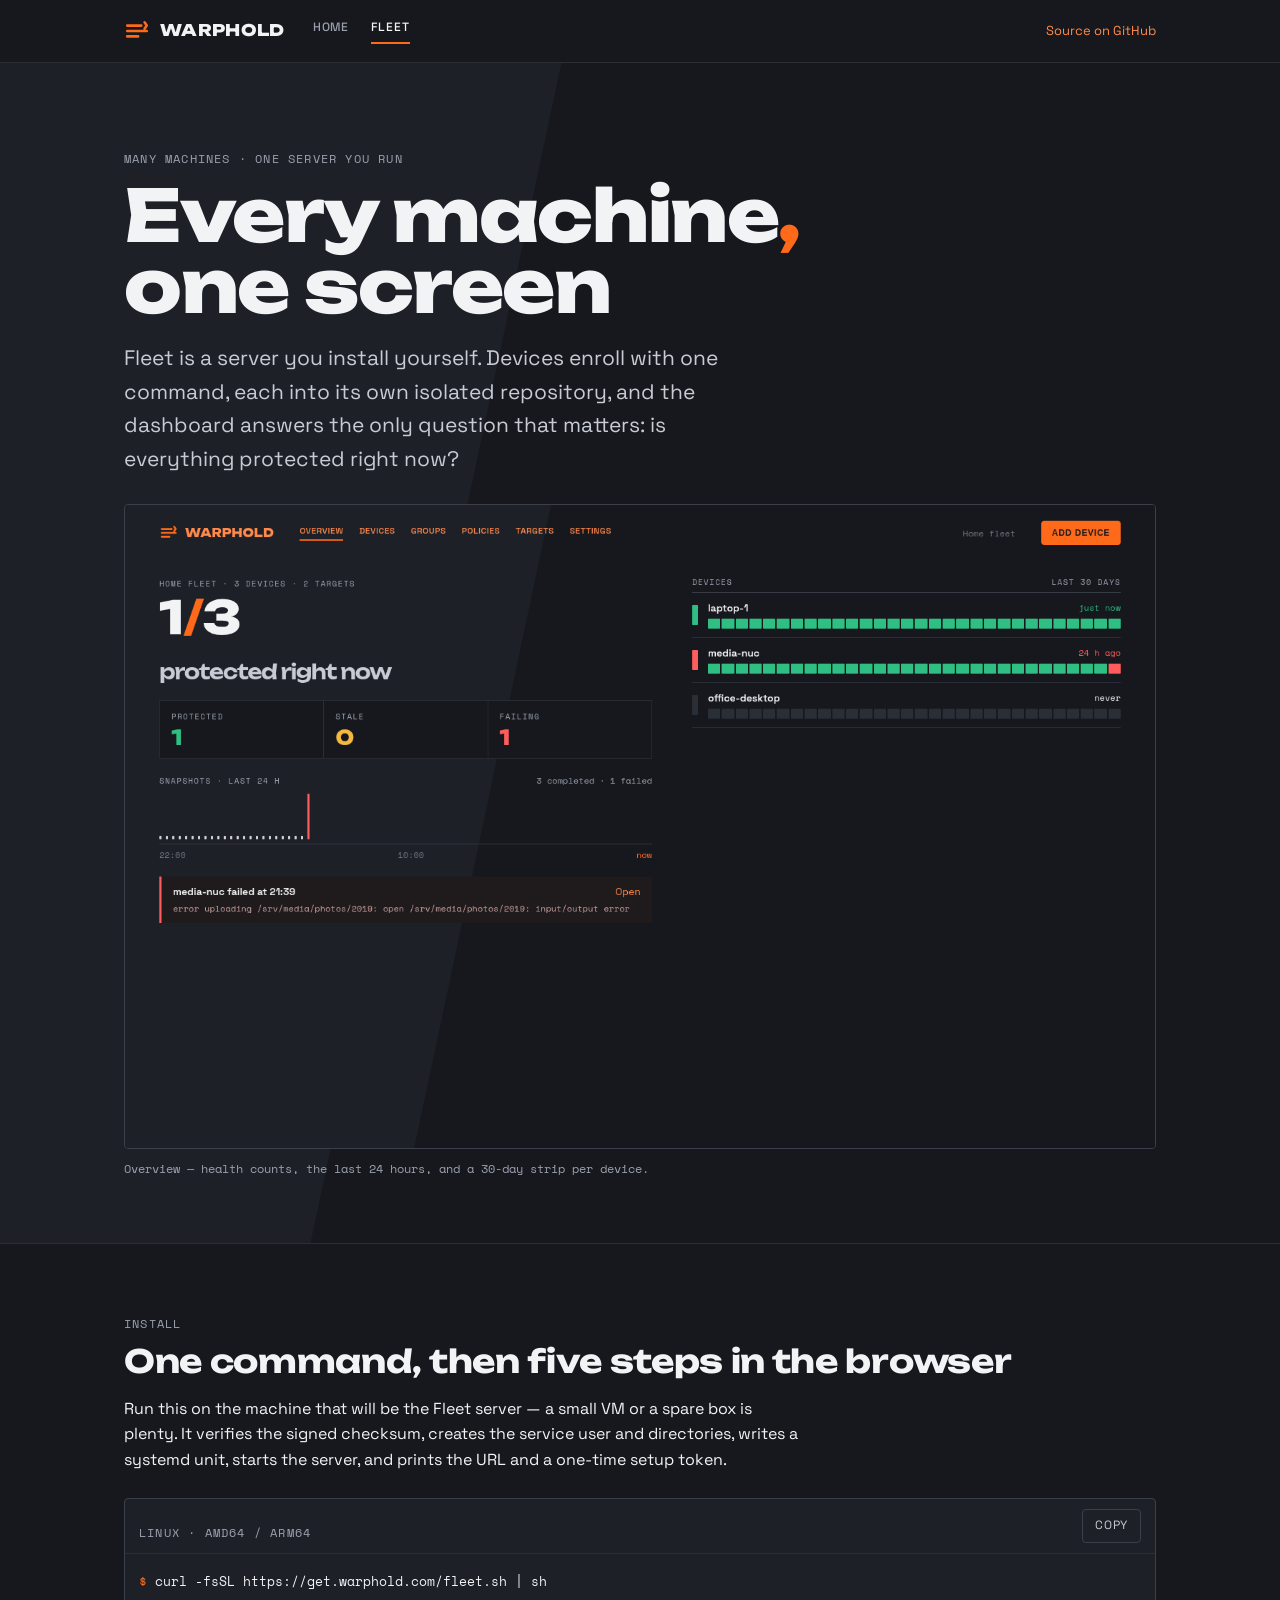
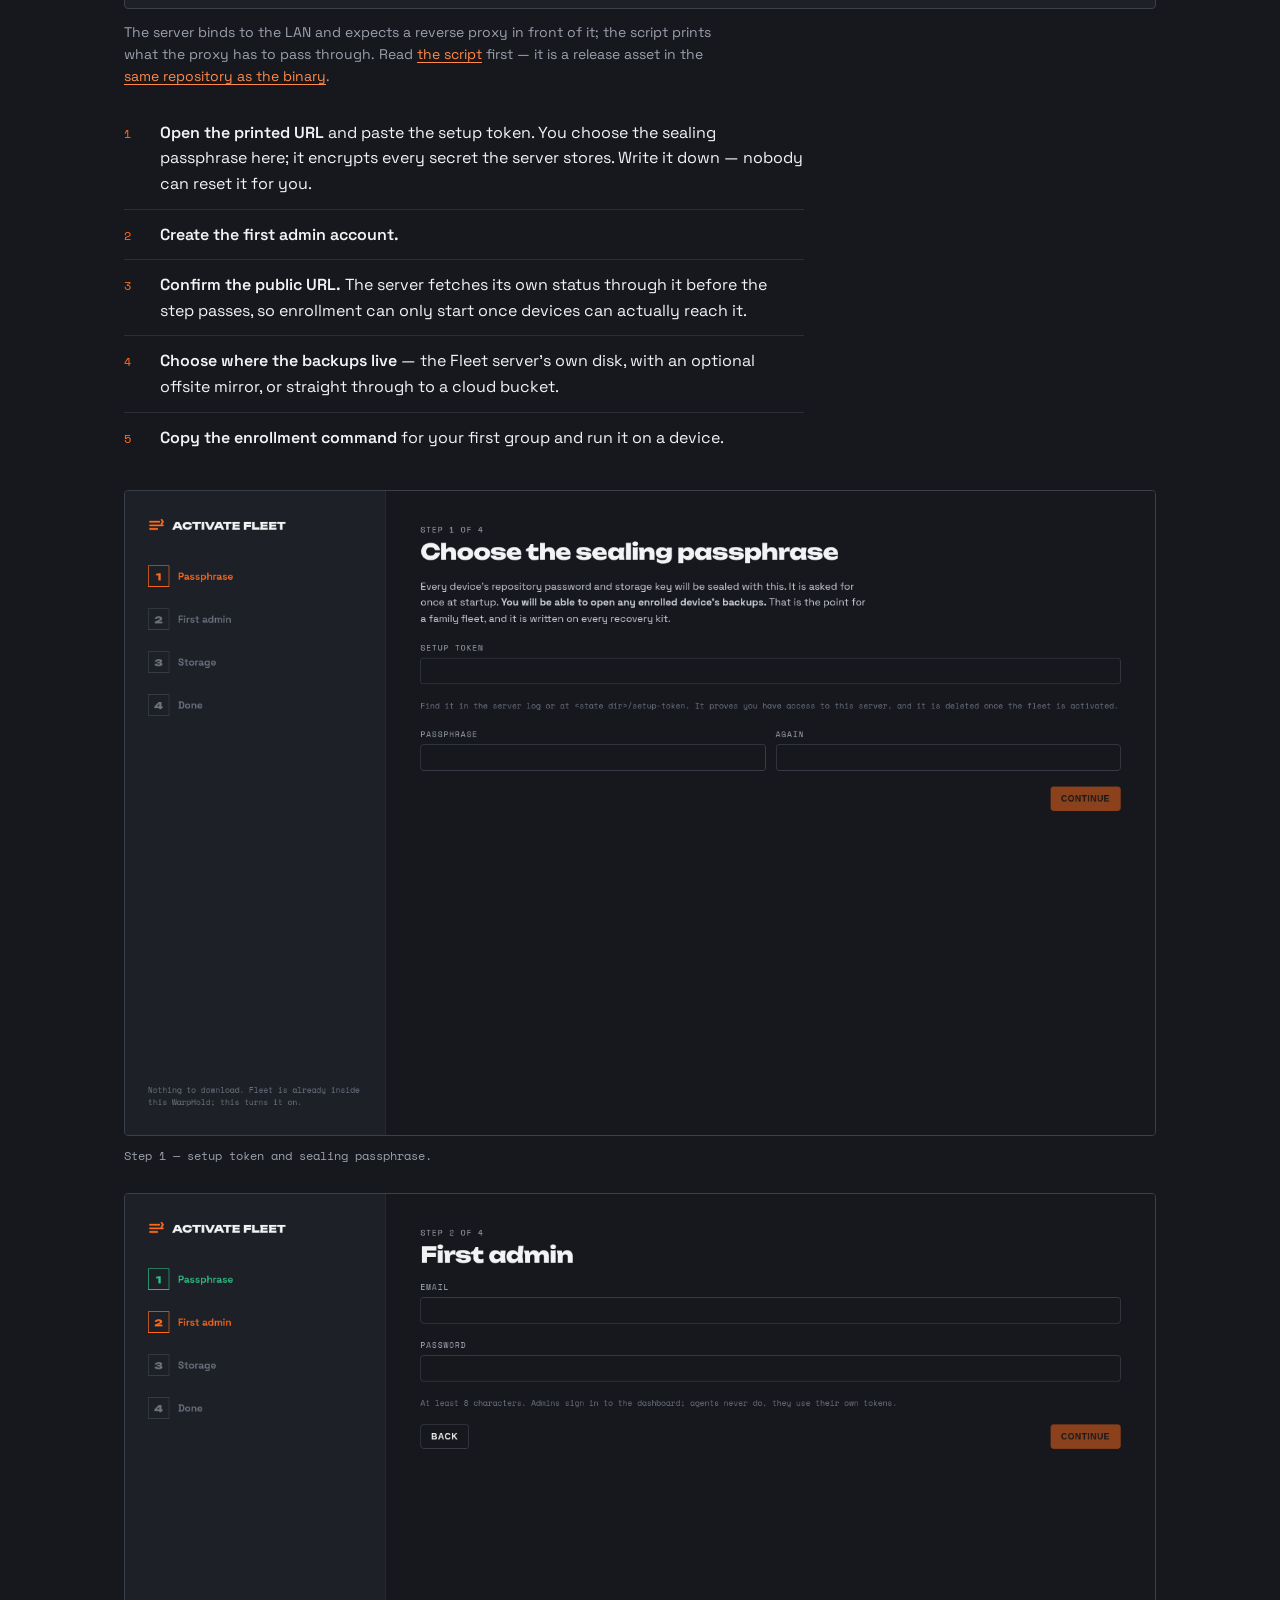
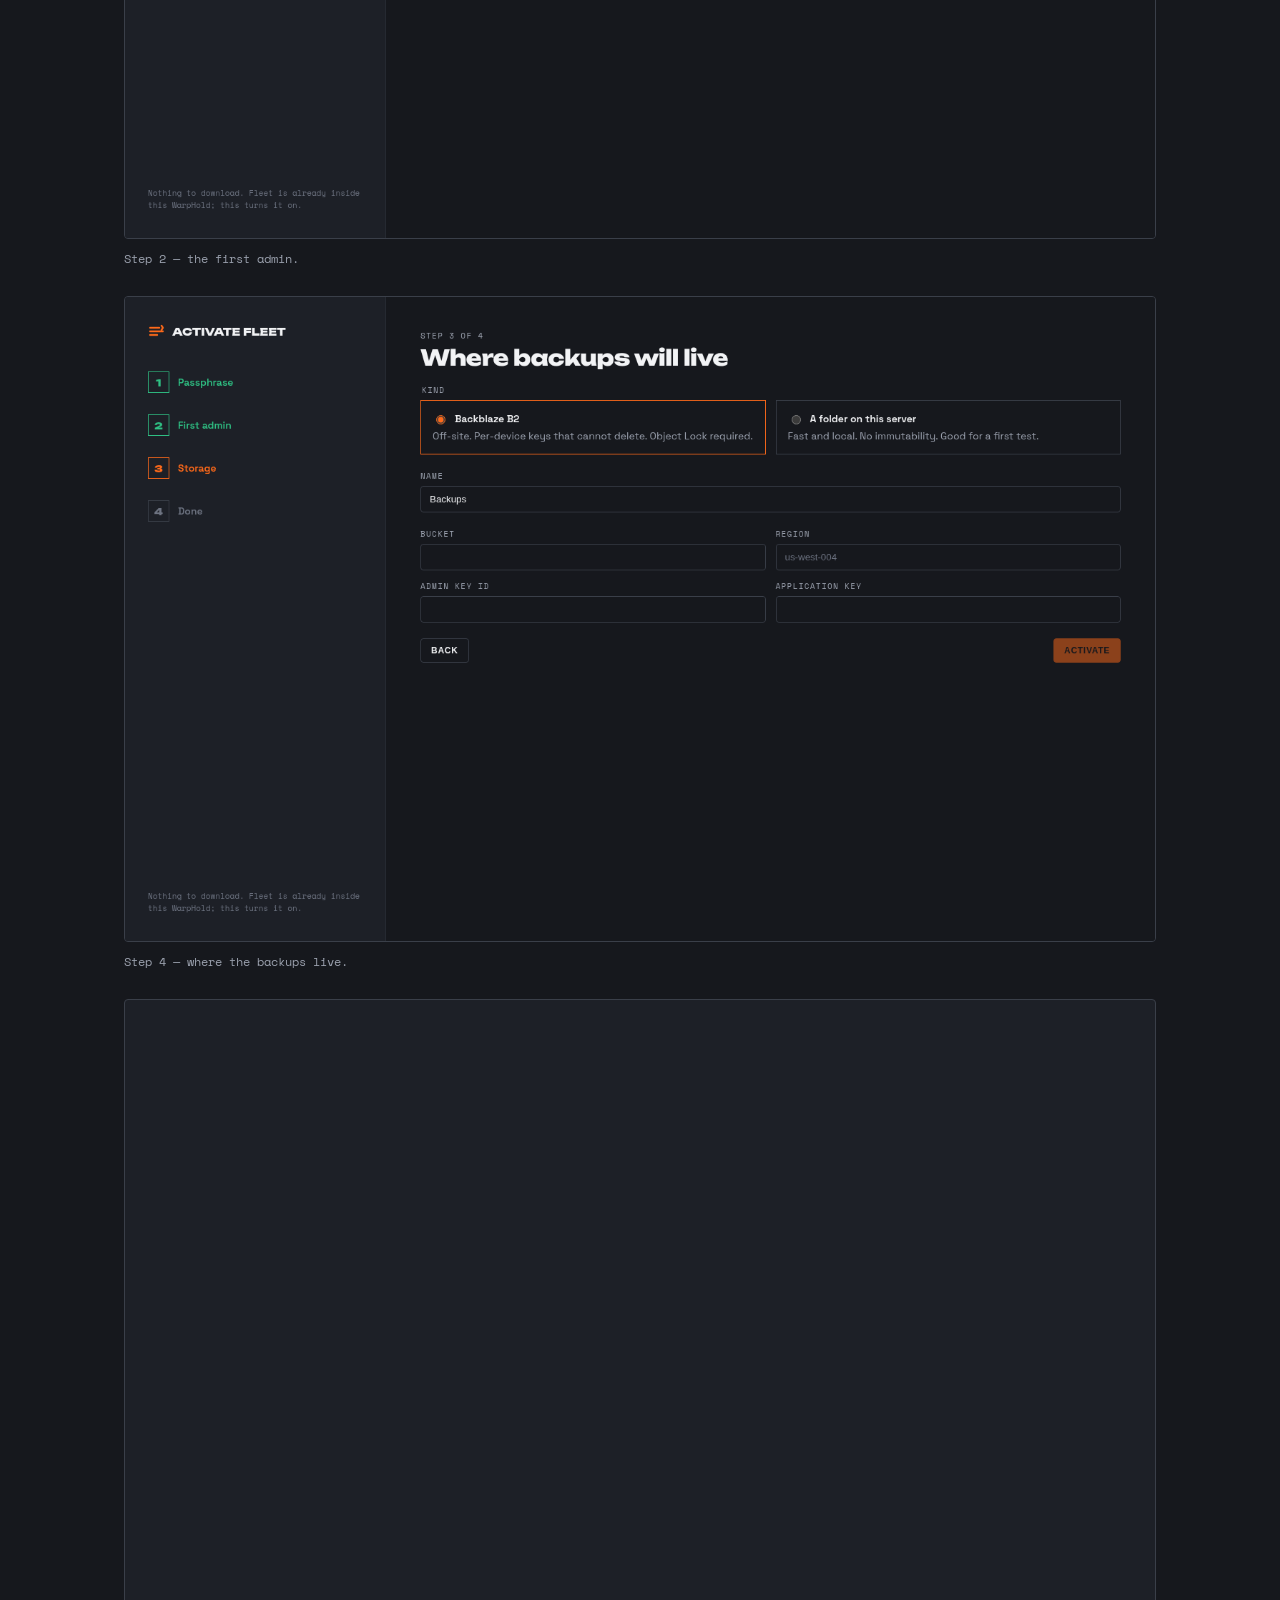
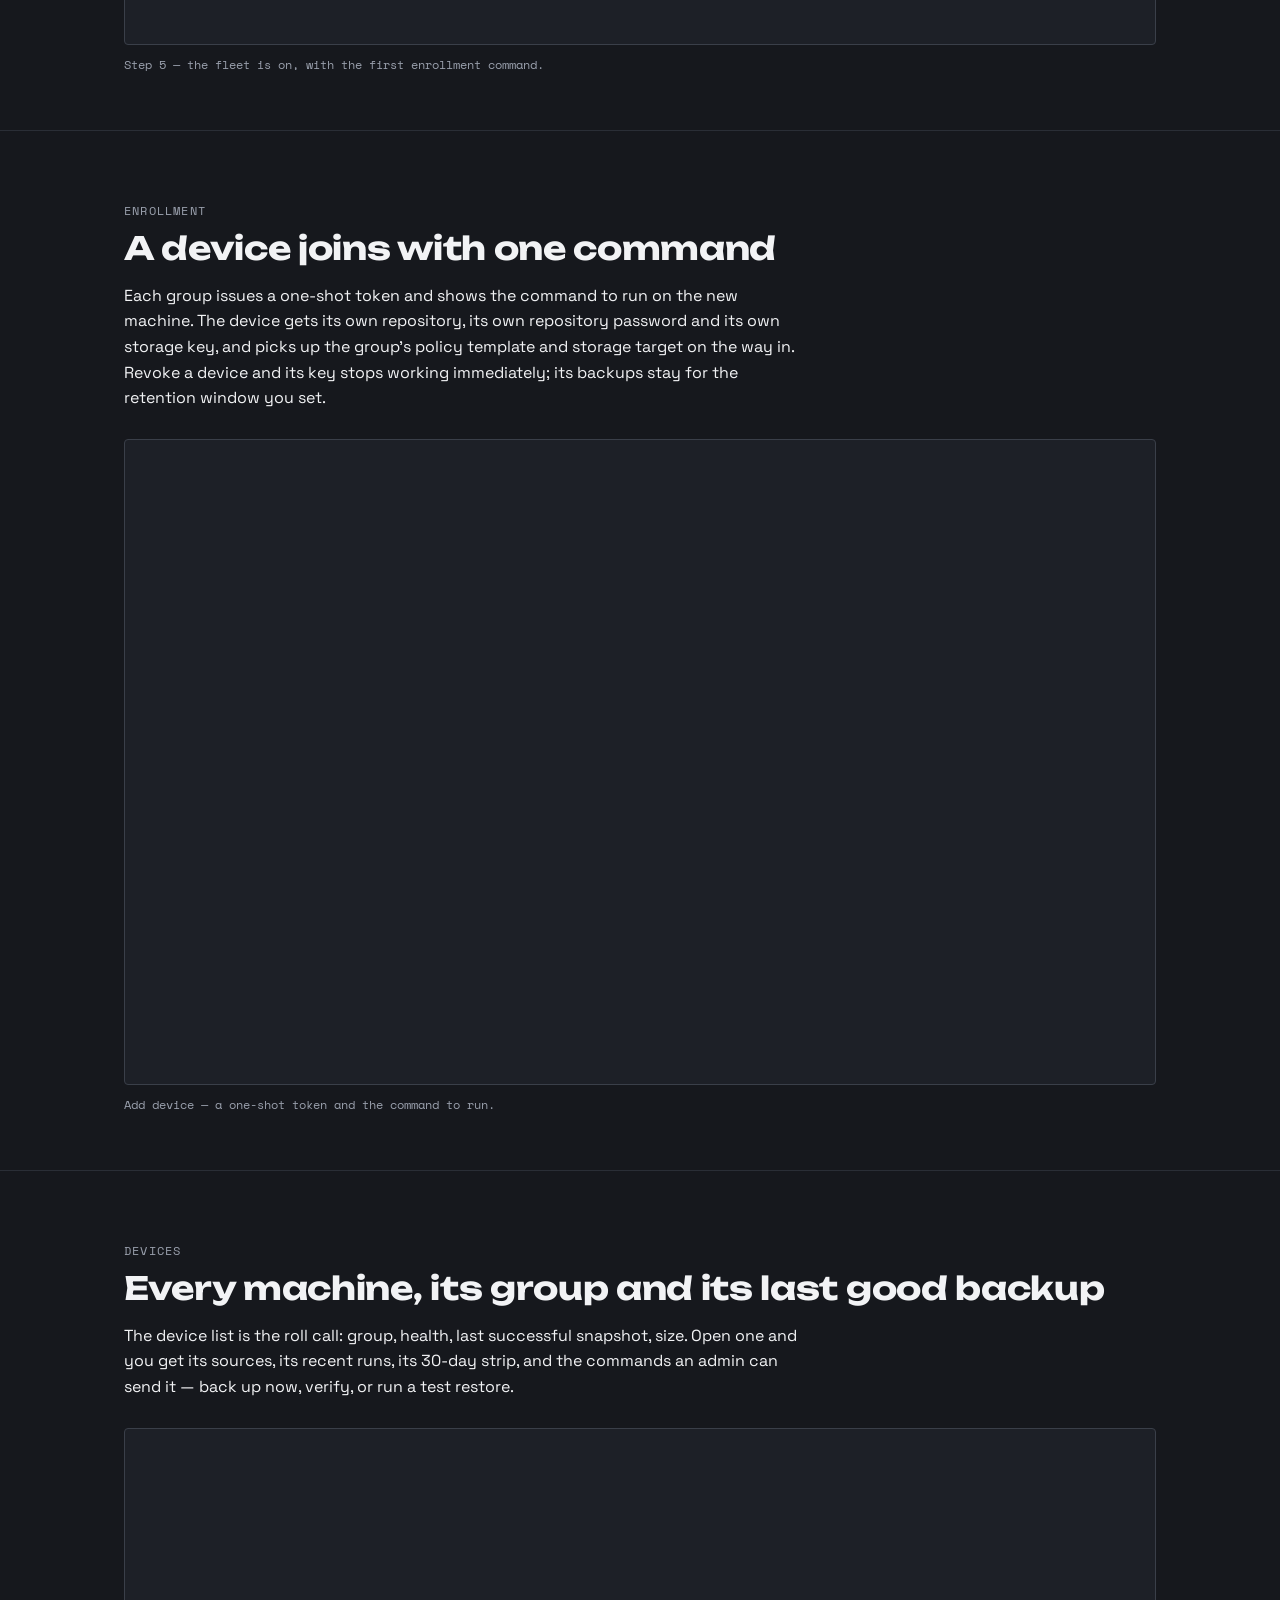
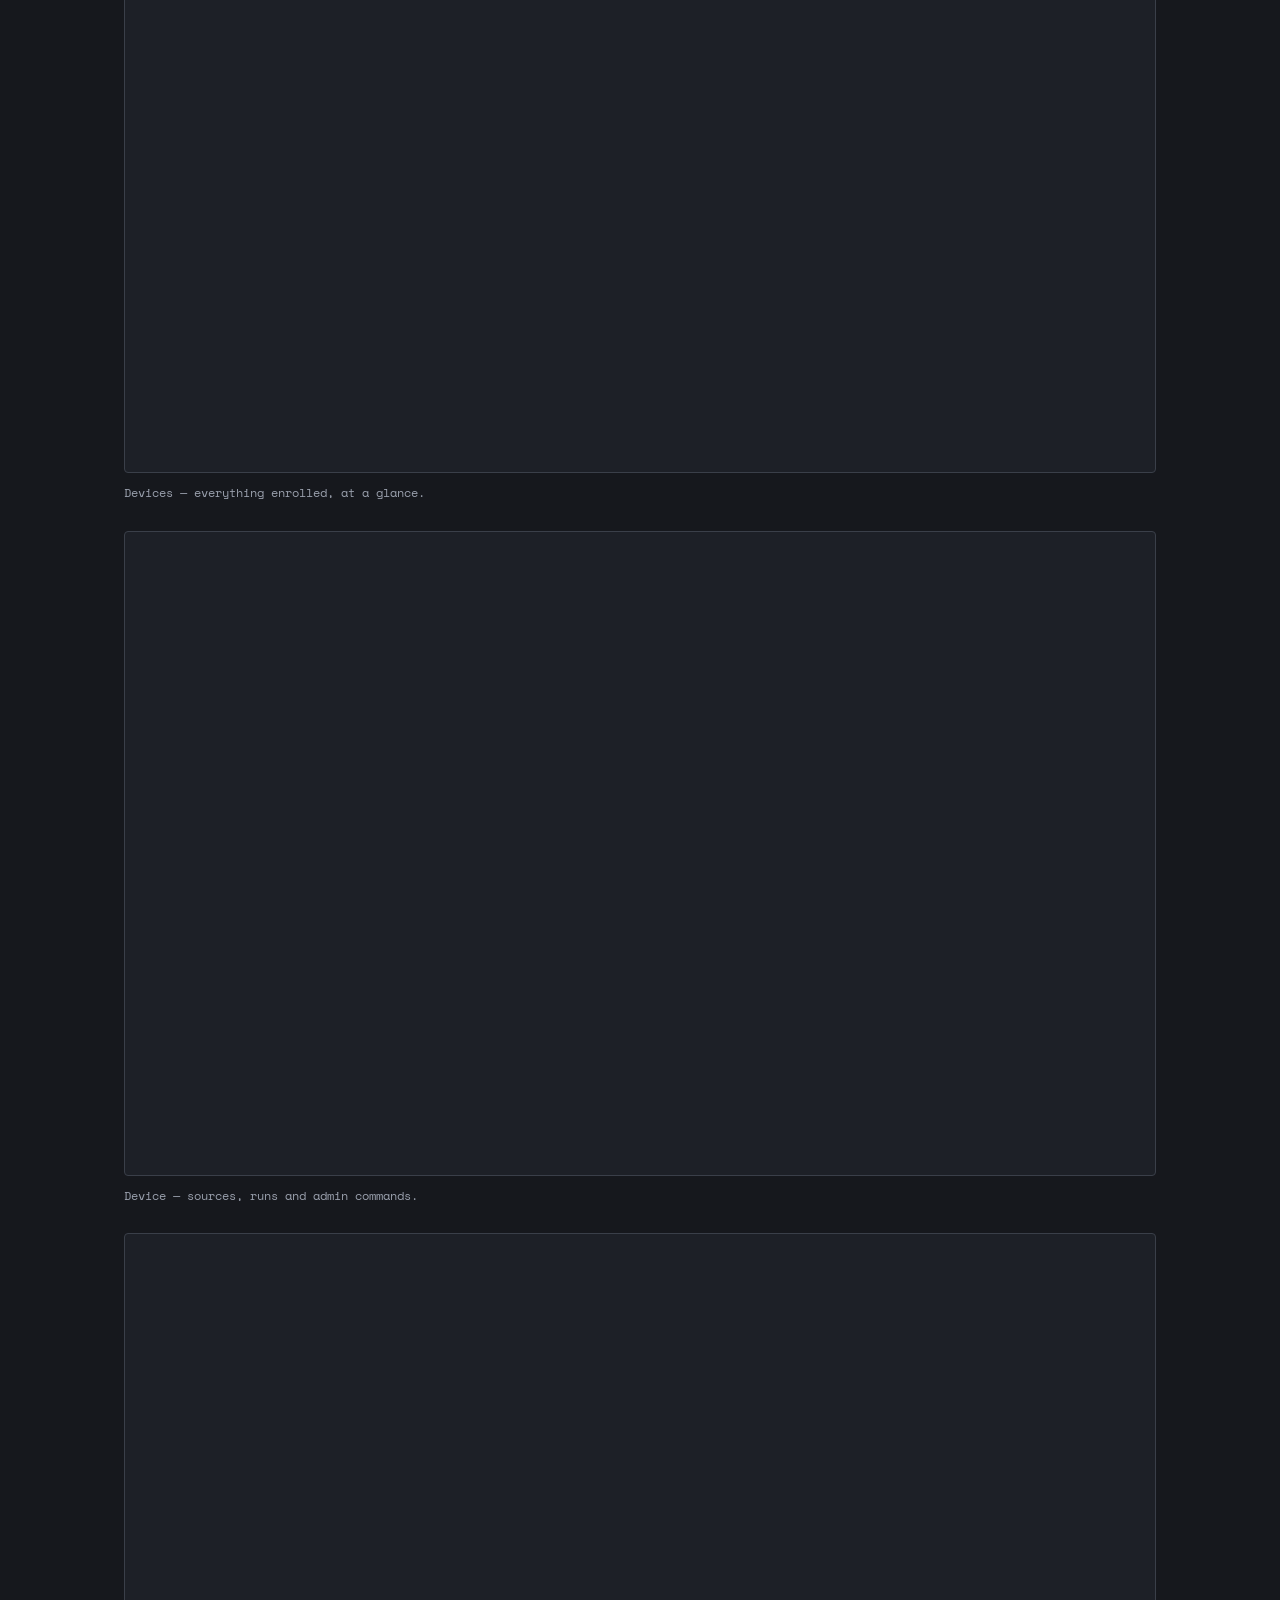
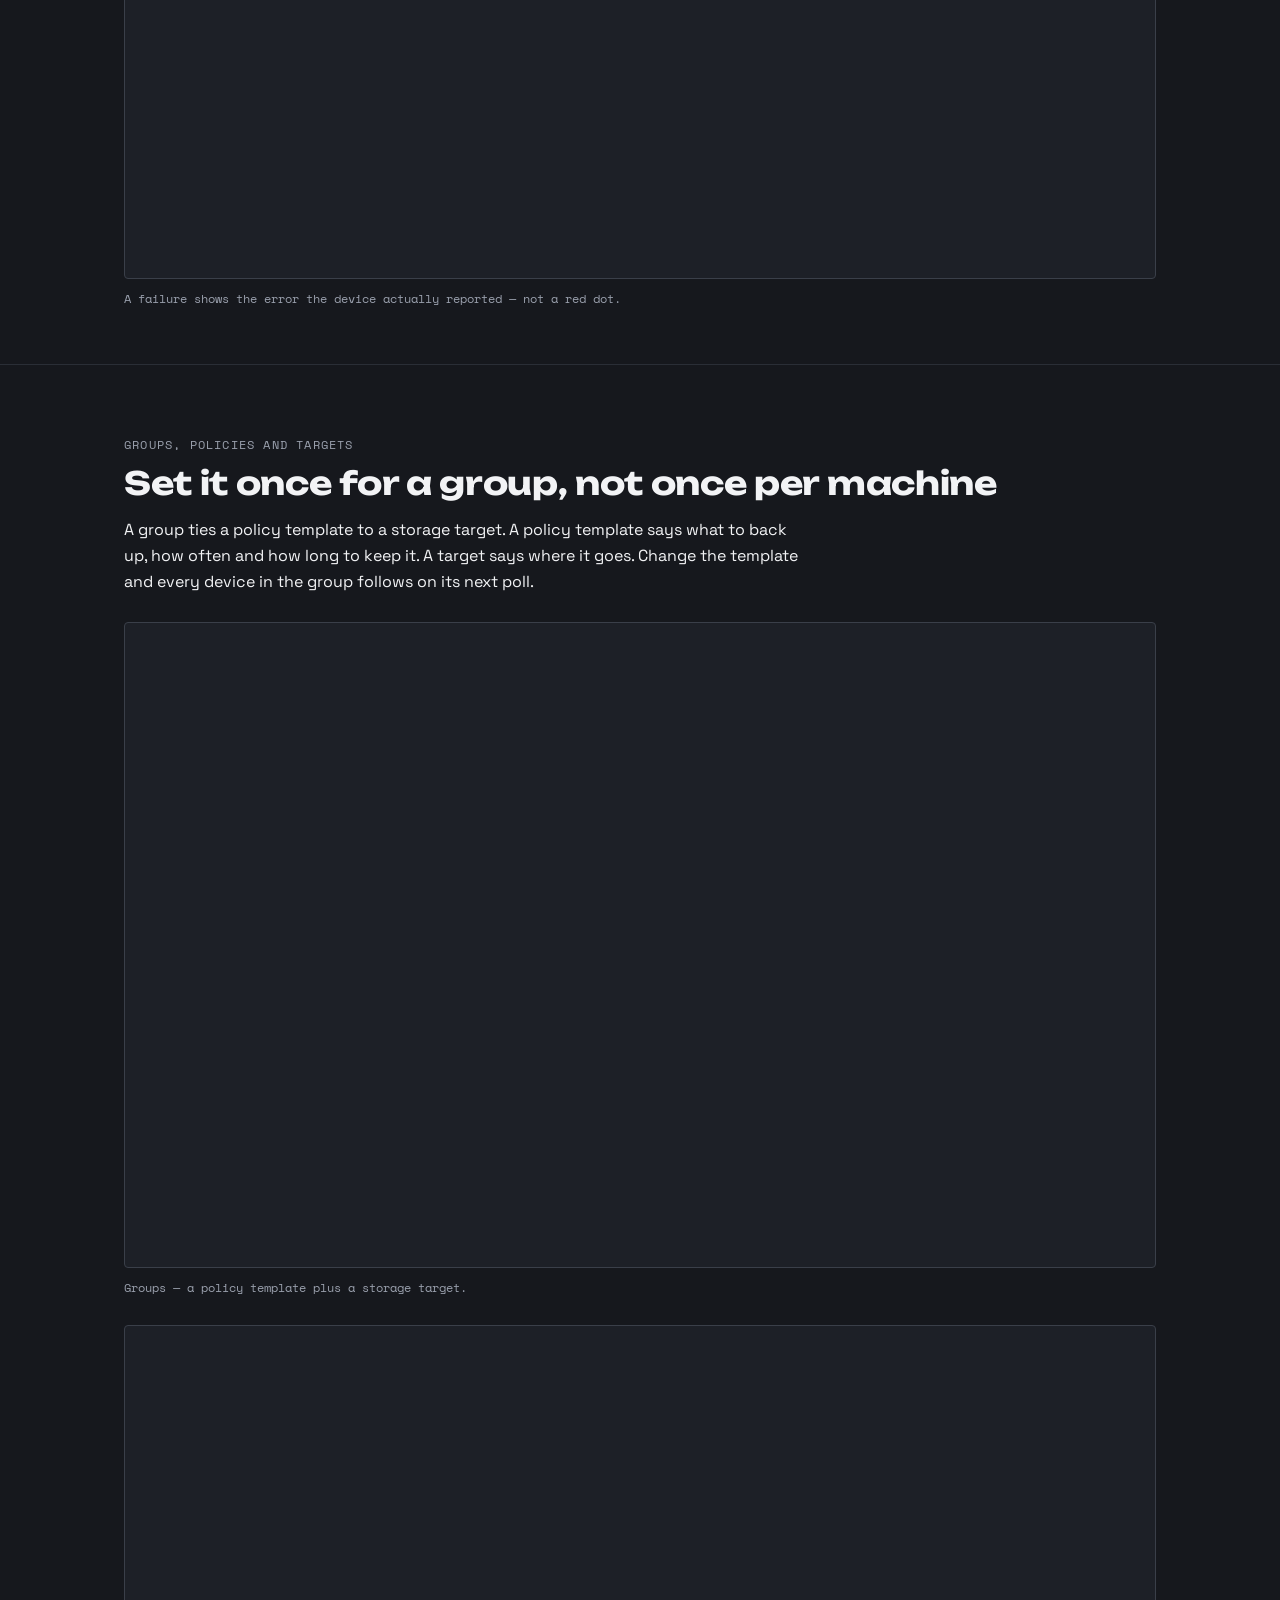
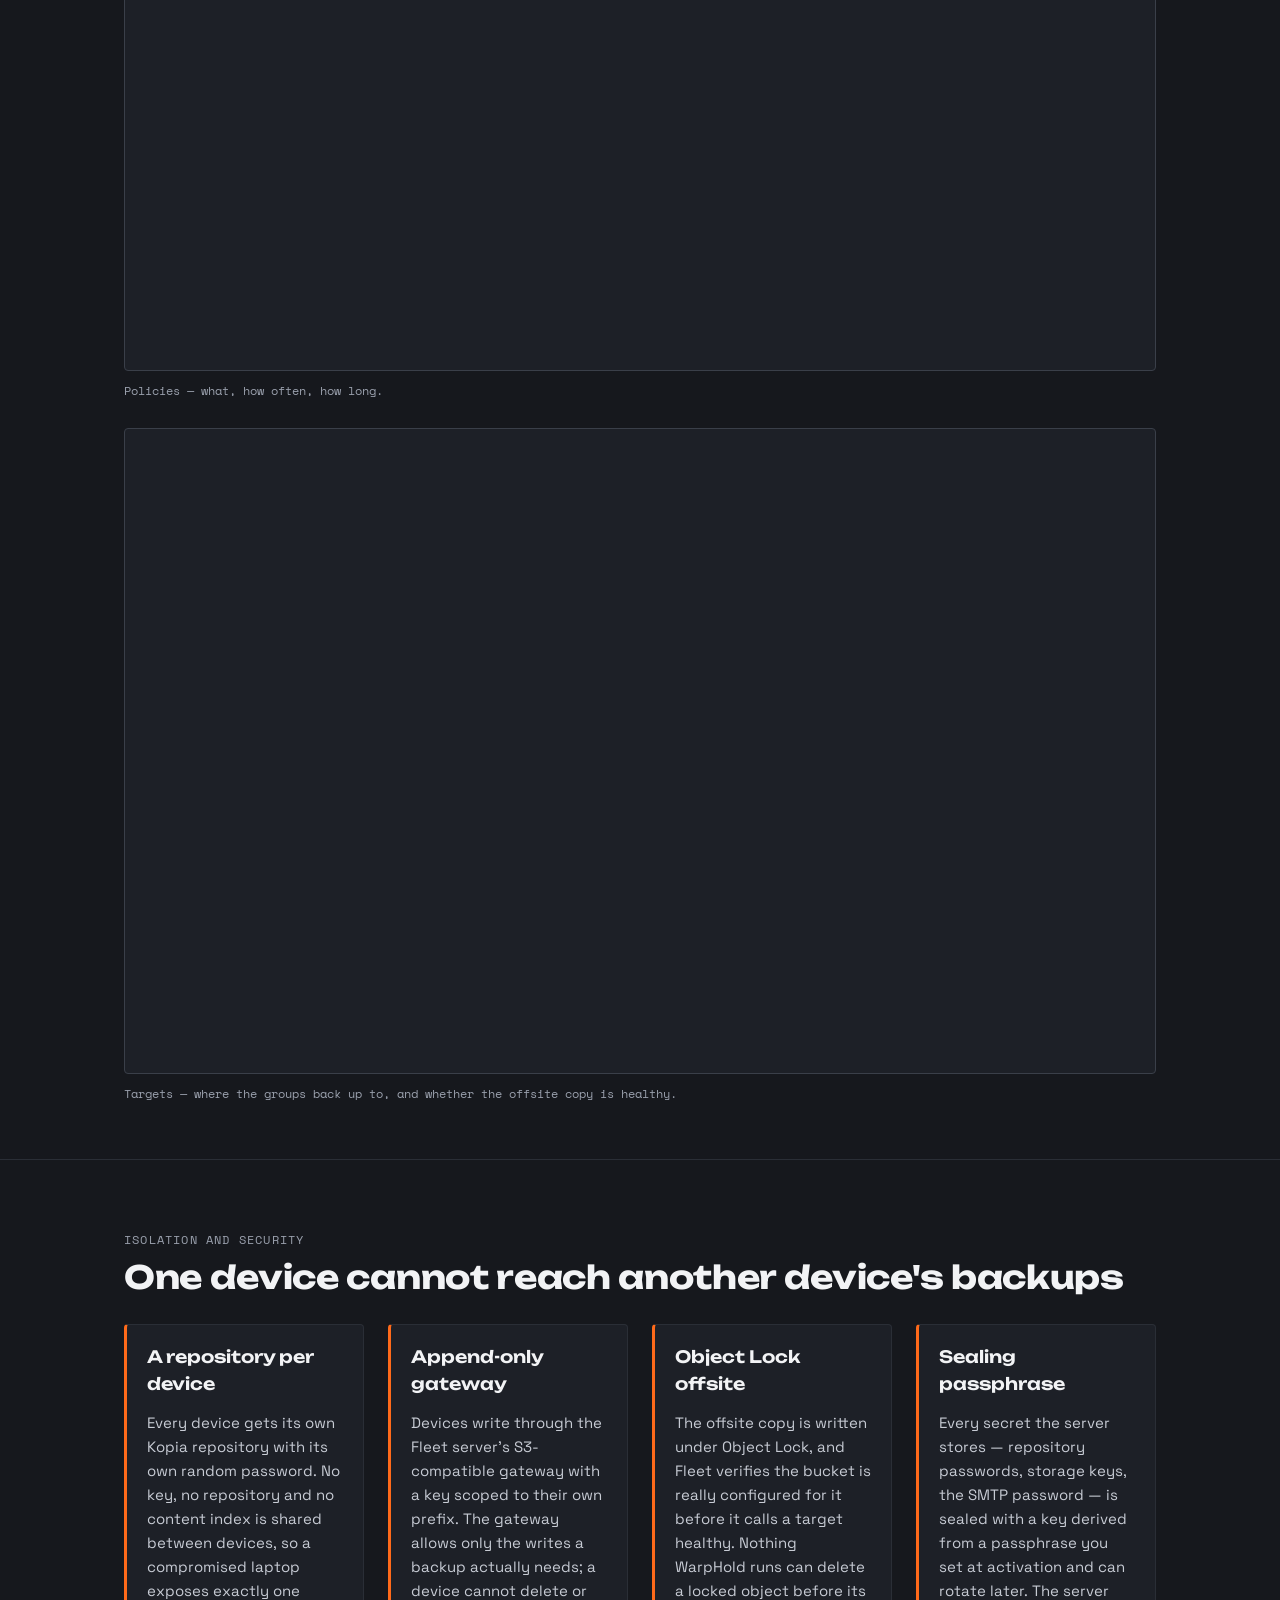
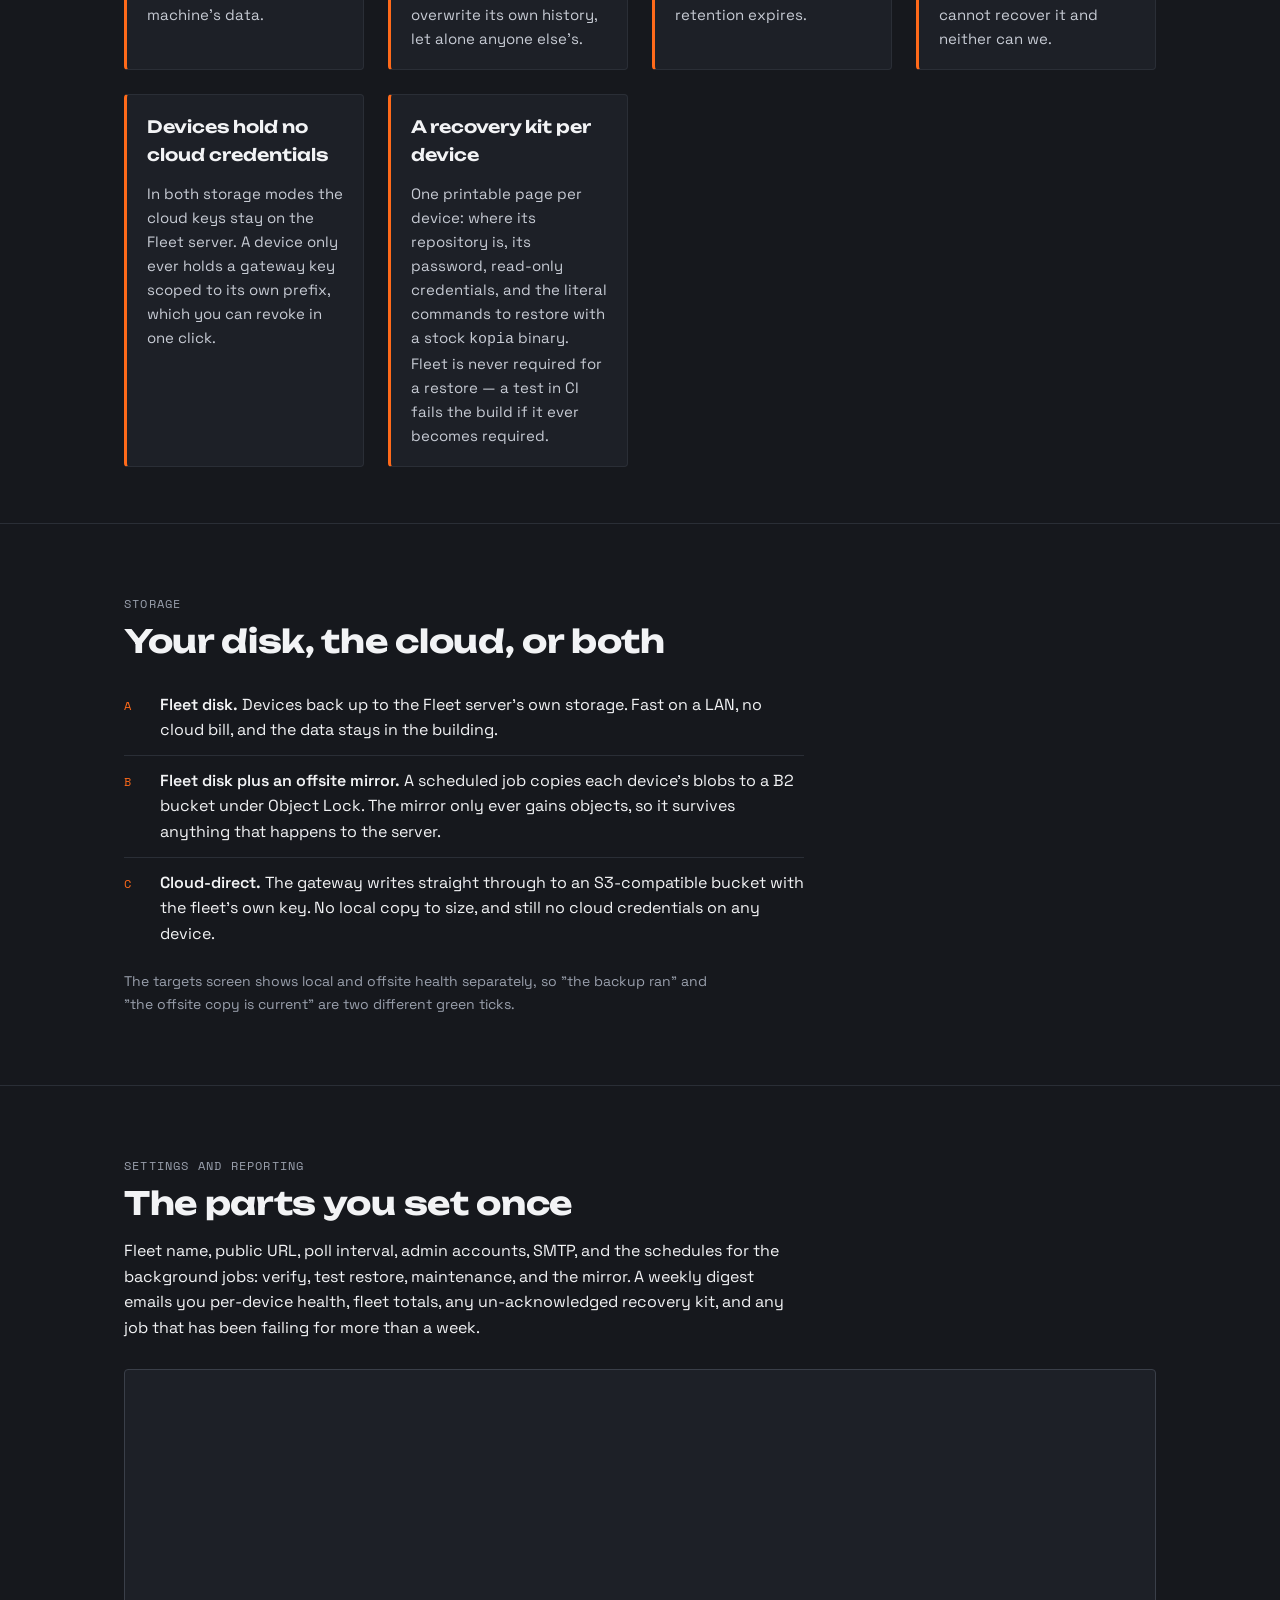
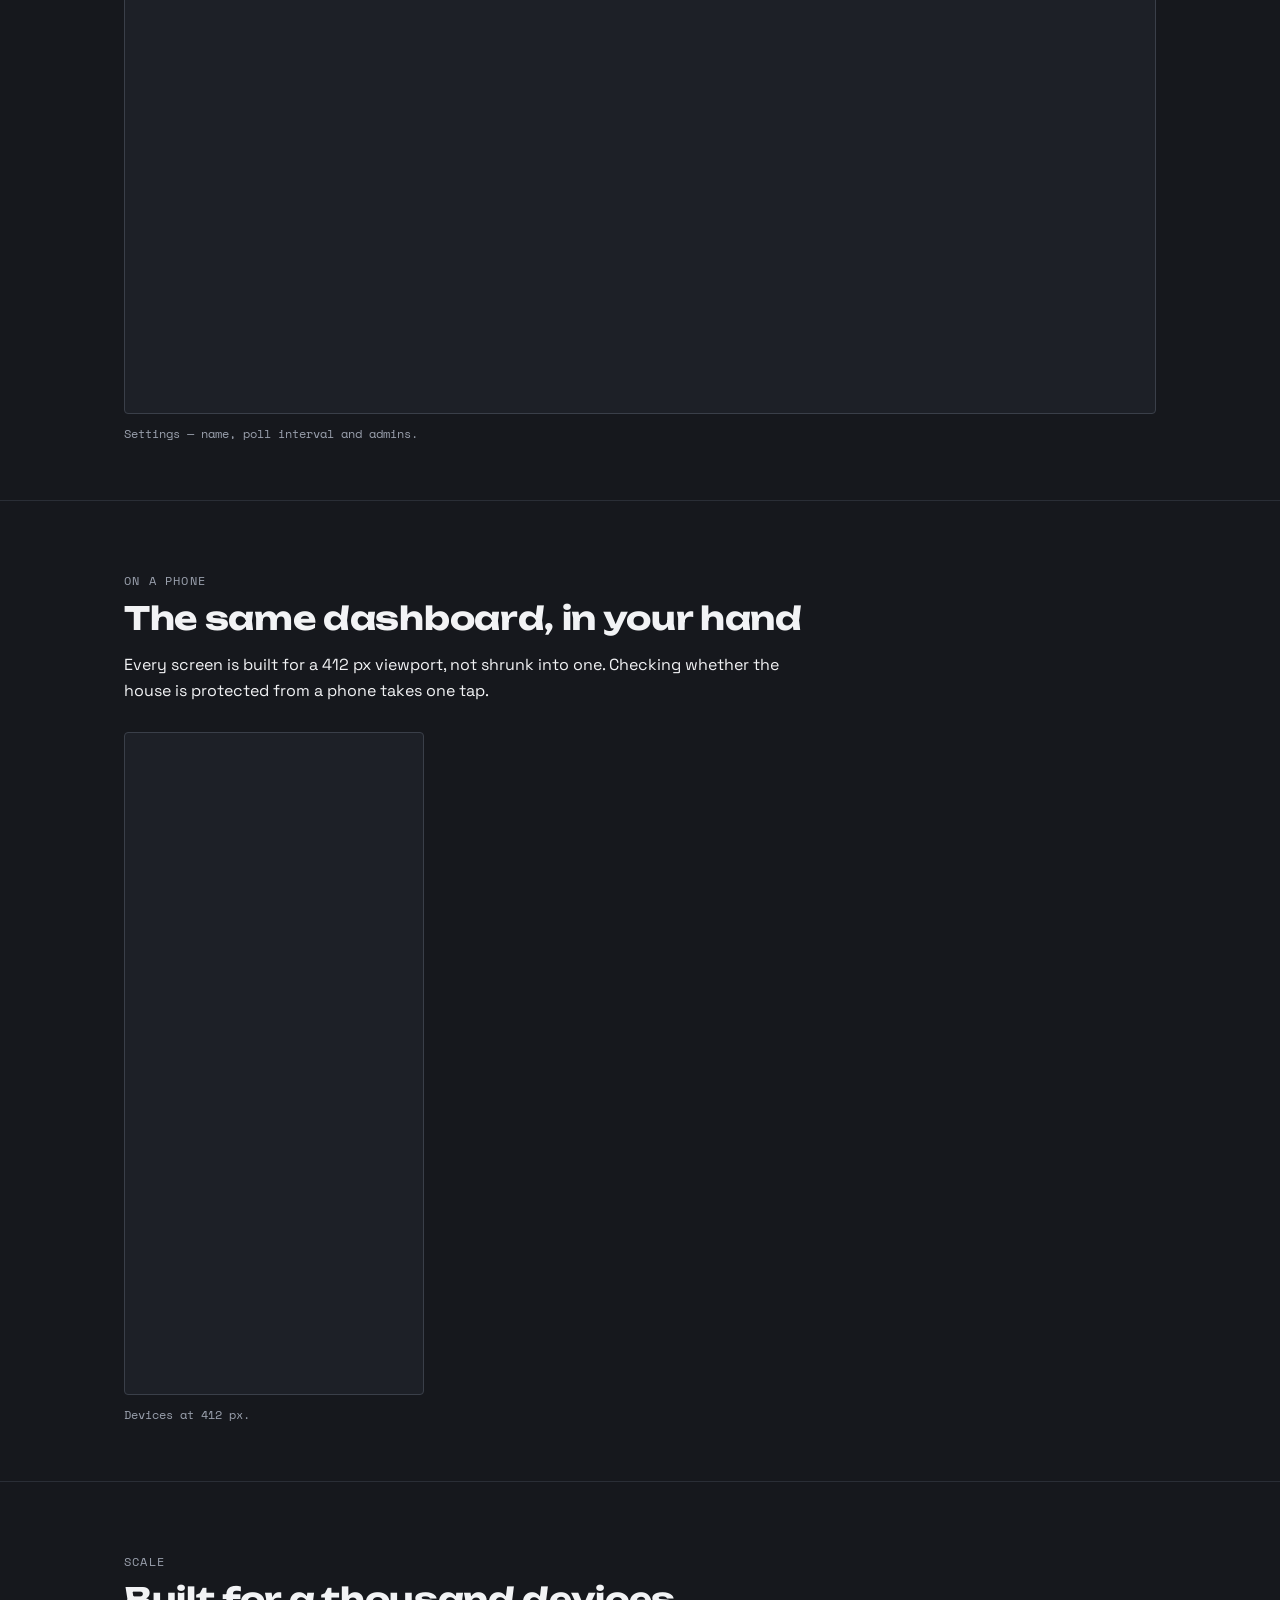
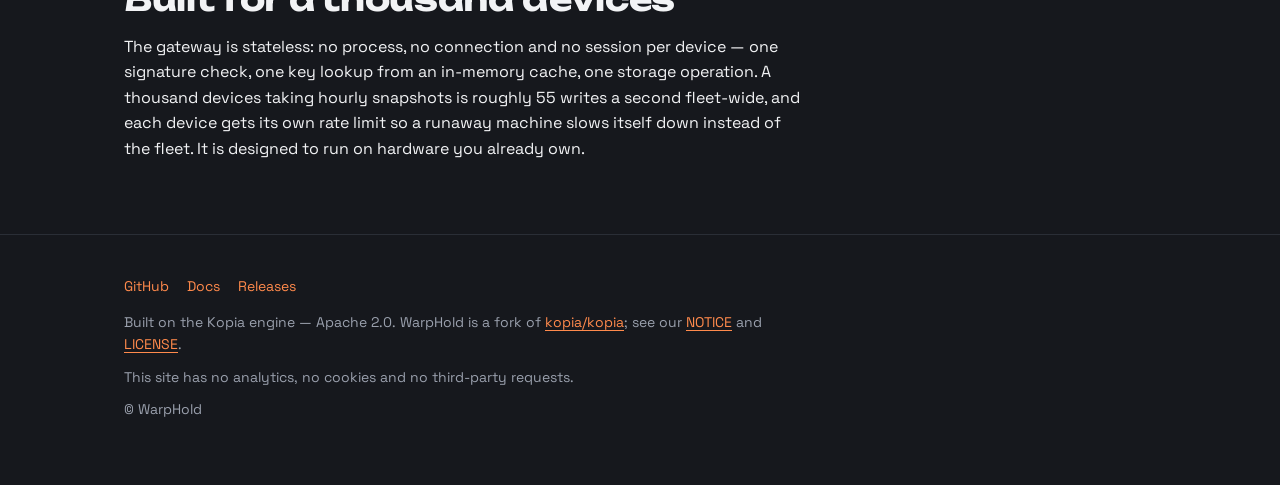
==== fleet.html @ bb6cf356 "feat: warphold.com — Home and Fleet pages on the Kinetic design Two static pages, no framework and n" ====
<!doctype html>
<html lang="en">
<head>
<meta charset="utf-8">
<meta name="viewport" content="width=device-width, initial-scale=1">
<meta http-equiv="Content-Security-Policy" content="default-src 'self'; base-uri 'none'; form-action 'none'">
<title>WarpHold Fleet — every machine, one screen</title>
<meta name="description" content="WarpHold Fleet is a server you run yourself: devices enroll with one command into their own isolated repository, and one dashboard shows whether every one of them is protected.">
<link rel="icon" href="assets/warphold.svg" type="image/svg+xml">
<link rel="preload" href="assets/fonts/Unbounded-Variable.woff2" as="font" type="font/woff2" crossorigin>
<link rel="preload" href="assets/fonts/SpaceGrotesk-Variable.woff2" as="font" type="font/woff2" crossorigin>
<link rel="stylesheet" href="site.css">
</head>
<body>
<a class="skip" href="#main">Skip to content</a>

<header class="top">
  <div class="shell">
    <a class="brand" href="./"><img src="assets/warphold.svg" alt="" width="26" height="26"><span>WARPHOLD</span></a>
    <nav class="tabs" aria-label="Sections">
      <a href="./">Home</a>
      <a href="fleet.html" aria-current="page">Fleet</a>
    </nav>
    <a class="repo" href="https://github.com/hodyhq/warphold">Source on GitHub</a>
  </div>
</header>

<main id="main">

<section class="hero">
  <div class="shell">
    <p class="eyebrow">Many machines · One server you run</p>
    <h1>Every machine<span class="slash">,</span><br>one screen</h1>
    <p class="lede">Fleet is a server you install yourself. Devices enroll with one command, each into its own isolated repository, and the dashboard answers the only question that matters: is everything protected right now?</p>
    <figure>
      <picture>
        <source media="(max-width: 640px)" srcset="assets/screenshots/fleet-overview@412.png" width="412" height="915">
        <img src="assets/screenshots/fleet-overview@1440.png" width="1440" height="900"
             alt="The Fleet dashboard: how many devices are protected, the last 24 hours of snapshots, and a 30-day strip per device.">
      </picture>
      <figcaption>Overview — health counts, the last 24 hours, and a 30-day strip per device.</figcaption>
    </figure>
  </div>
</section>

<section id="install">
  <div class="shell">
    <p class="eyebrow">Install</p>
    <h2>One command, then five steps in the browser</h2>
    <p>Run this on the machine that will be the Fleet server — a small VM or a spare box is plenty. It verifies the signed checksum, creates the service user and directories, writes a systemd unit, starts the server, and prints the URL and a one-time setup token.</p>
    <div class="install">
      <div class="bar">
        <p class="eyebrow">Linux · amd64 / arm64</p>
        <button class="copy" type="button" aria-controls="cmd-fleet">Copy</button>
      </div>
      <pre id="cmd-fleet">curl -fsSL https://get.warphold.com/fleet.sh | sh</pre>
    </div>
    <p class="note">The server binds to the LAN and expects a reverse proxy in front of it; the script prints what the proxy has to pass through. Read
      <a href="https://get.warphold.com/fleet.sh">the script</a> first — it is a release asset in the
      <a href="https://github.com/hodyhq/warphold/releases">same repository as the binary</a>.</p>

    <ul class="plain">
      <li><span class="n">1</span><span><b>Open the printed URL</b> and paste the setup token. You choose the sealing passphrase here; it encrypts every secret the server stores. Write it down — nobody can reset it for you.</span></li>
      <li><span class="n">2</span><span><b>Create the first admin account.</b></span></li>
      <li><span class="n">3</span><span><b>Confirm the public URL.</b> The server fetches its own status through it before the step passes, so enrollment can only start once devices can actually reach it.</span></li>
      <li><span class="n">4</span><span><b>Choose where the backups live</b> — the Fleet server's own disk, with an optional offsite mirror, or straight through to a cloud bucket.</span></li>
      <li><span class="n">5</span><span><b>Copy the enrollment command</b> for your first group and run it on a device.</span></li>
    </ul>

    <figure>
      <picture>
        <source media="(max-width: 640px)" srcset="assets/screenshots/fleet-activate-1@412.png" width="412" height="915">
        <img loading="lazy" src="assets/screenshots/fleet-activate-1@1440.png" width="1440" height="900"
             alt="Activation step one: entering the setup token and choosing the sealing passphrase.">
      </picture>
      <figcaption>Step 1 — setup token and sealing passphrase.</figcaption>
    </figure>
    <figure>
      <picture>
        <source media="(max-width: 640px)" srcset="assets/screenshots/fleet-activate-2@412.png" width="412" height="915">
        <img loading="lazy" src="assets/screenshots/fleet-activate-2@1440.png" width="1440" height="900"
             alt="Activation step two: creating the first admin account.">
      </picture>
      <figcaption>Step 2 — the first admin.</figcaption>
    </figure>
    <figure>
      <picture>
        <source media="(max-width: 640px)" srcset="assets/screenshots/fleet-activate-3@412.png" width="412" height="915">
        <img loading="lazy" src="assets/screenshots/fleet-activate-3@1440.png" width="1440" height="900"
             alt="Activation step three: choosing where the backups will be stored.">
      </picture>
      <figcaption>Step 4 — where the backups live.</figcaption>
    </figure>
    <figure>
      <picture>
        <source media="(max-width: 640px)" srcset="assets/screenshots/fleet-activate-4@412.png" width="412" height="915">
        <img loading="lazy" src="assets/screenshots/fleet-activate-4@1440.png" width="1440" height="900"
             alt="Activation step four: the fleet is running, with the first enrollment command.">
      </picture>
      <figcaption>Step 5 — the fleet is on, with the first enrollment command.</figcaption>
    </figure>
  </div>
</section>

<section id="enroll">
  <div class="shell">
    <p class="eyebrow">Enrollment</p>
    <h2>A device joins with one command</h2>
    <p>Each group issues a one-shot token and shows the command to run on the new machine. The device gets its own repository, its own repository password and its own storage key, and picks up the group's policy template and storage target on the way in. Revoke a device and its key stops working immediately; its backups stay for the retention window you set.</p>
    <figure>
      <picture>
        <source media="(max-width: 640px)" srcset="assets/screenshots/fleet-groups-add-device@412.png" width="412" height="915">
        <img loading="lazy" src="assets/screenshots/fleet-groups-add-device@1440.png" width="1440" height="900"
             alt="The add-device panel showing a one-shot enrollment token and the command to run on the new machine.">
      </picture>
      <figcaption>Add device — a one-shot token and the command to run.</figcaption>
    </figure>
  </div>
</section>

<section id="devices">
  <div class="shell">
    <p class="eyebrow">Devices</p>
    <h2>Every machine, its group and its last good backup</h2>
    <p>The device list is the roll call: group, health, last successful snapshot, size. Open one and you get its sources, its recent runs, its 30-day strip, and the commands an admin can send it — back up now, verify, or run a test restore.</p>
    <figure>
      <picture>
        <source media="(max-width: 640px)" srcset="assets/screenshots/fleet-devices@412.png" width="412" height="915">
        <img loading="lazy" src="assets/screenshots/fleet-devices@1440.png" width="1440" height="900"
             alt="The devices list with each enrolled machine, its group, health and last good backup.">
      </picture>
      <figcaption>Devices — everything enrolled, at a glance.</figcaption>
    </figure>
    <figure>
      <picture>
        <source media="(max-width: 640px)" srcset="assets/screenshots/fleet-device@412.png" width="412" height="915">
        <img loading="lazy" src="assets/screenshots/fleet-device@1440.png" width="1440" height="900"
             alt="One device page with its sources, recent runs and the commands an admin can send it.">
      </picture>
      <figcaption>Device — sources, runs and admin commands.</figcaption>
    </figure>
    <figure>
      <picture>
        <source media="(max-width: 640px)" srcset="assets/screenshots/fleet-device-failing@412.png" width="412" height="915">
        <img loading="lazy" src="assets/screenshots/fleet-device-failing@1440.png" width="1440" height="900"
             alt="A device whose last backup failed, showing the exact error the agent reported.">
      </picture>
      <figcaption>A failure shows the error the device actually reported — not a red dot.</figcaption>
    </figure>
  </div>
</section>

<section id="groups">
  <div class="shell">
    <p class="eyebrow">Groups, policies and targets</p>
    <h2>Set it once for a group, not once per machine</h2>
    <p>A group ties a policy template to a storage target. A policy template says what to back up, how often and how long to keep it. A target says where it goes. Change the template and every device in the group follows on its next poll.</p>
    <figure>
      <picture>
        <source media="(max-width: 640px)" srcset="assets/screenshots/fleet-groups@412.png" width="412" height="915">
        <img loading="lazy" src="assets/screenshots/fleet-groups@1440.png" width="1440" height="900"
             alt="The groups screen, each group tying a policy template to a storage target.">
      </picture>
      <figcaption>Groups — a policy template plus a storage target.</figcaption>
    </figure>
    <figure>
      <picture>
        <source media="(max-width: 640px)" srcset="assets/screenshots/fleet-templates@412.png" width="412" height="915">
        <img loading="lazy" src="assets/screenshots/fleet-templates@1440.png" width="1440" height="900"
             alt="Policy templates listing what to back up, how often, and how long to keep it.">
      </picture>
      <figcaption>Policies — what, how often, how long.</figcaption>
    </figure>
    <figure>
      <picture>
        <source media="(max-width: 640px)" srcset="assets/screenshots/fleet-targets@412.png" width="412" height="915">
        <img loading="lazy" src="assets/screenshots/fleet-targets@1440.png" width="1440" height="900"
             alt="Storage targets with their kind, their local status and their offsite status.">
      </picture>
      <figcaption>Targets — where the groups back up to, and whether the offsite copy is healthy.</figcaption>
    </figure>
  </div>
</section>

<section id="isolation">
  <div class="shell">
    <p class="eyebrow">Isolation and security</p>
    <h2>One device cannot reach another device's backups</h2>
    <div class="grid">
      <div class="card">
        <h3>A repository per device</h3>
        <p>Every device gets its own Kopia repository with its own random password. No key, no repository and no content index is shared between devices, so a compromised laptop exposes exactly one machine's data.</p>
      </div>
      <div class="card">
        <h3>Append-only gateway</h3>
        <p>Devices write through the Fleet server's S3-compatible gateway with a key scoped to their own prefix. The gateway allows only the writes a backup actually needs; a device cannot delete or overwrite its own history, let alone anyone else's.</p>
      </div>
      <div class="card">
        <h3>Object Lock offsite</h3>
        <p>The offsite copy is written under Object Lock, and Fleet verifies the bucket is really configured for it before it calls a target healthy. Nothing WarpHold runs can delete a locked object before its retention expires.</p>
      </div>
      <div class="card">
        <h3>Sealing passphrase</h3>
        <p>Every secret the server stores — repository passwords, storage keys, the SMTP password — is sealed with a key derived from a passphrase you set at activation and can rotate later. The server cannot recover it and neither can we.</p>
      </div>
      <div class="card">
        <h3>Devices hold no cloud credentials</h3>
        <p>In both storage modes the cloud keys stay on the Fleet server. A device only ever holds a gateway key scoped to its own prefix, which you can revoke in one click.</p>
      </div>
      <div class="card">
        <h3>A recovery kit per device</h3>
        <p>One printable page per device: where its repository is, its password, read-only credentials, and the literal commands to restore with a stock <code>kopia</code> binary. Fleet is never required for a restore — a test in CI fails the build if it ever becomes required.</p>
      </div>
    </div>
  </div>
</section>

<section id="storage">
  <div class="shell">
    <p class="eyebrow">Storage</p>
    <h2>Your disk, the cloud, or both</h2>
    <ul class="plain">
      <li><span class="n">A</span><span><b>Fleet disk.</b> Devices back up to the Fleet server's own storage. Fast on a LAN, no cloud bill, and the data stays in the building.</span></li>
      <li><span class="n">B</span><span><b>Fleet disk plus an offsite mirror.</b> A scheduled job copies each device's blobs to a B2 bucket under Object Lock. The mirror only ever gains objects, so it survives anything that happens to the server.</span></li>
      <li><span class="n">C</span><span><b>Cloud-direct.</b> The gateway writes straight through to an S3-compatible bucket with the fleet's own key. No local copy to size, and still no cloud credentials on any device.</span></li>
    </ul>
    <p class="note">The targets screen shows local and offsite health separately, so "the backup ran" and "the offsite copy is current" are two different green ticks.</p>
  </div>
</section>

<section id="settings">
  <div class="shell">
    <p class="eyebrow">Settings and reporting</p>
    <h2>The parts you set once</h2>
    <p>Fleet name, public URL, poll interval, admin accounts, SMTP, and the schedules for the background jobs: verify, test restore, maintenance, and the mirror. A weekly digest emails you per-device health, fleet totals, any un-acknowledged recovery kit, and any job that has been failing for more than a week.</p>
    <figure>
      <picture>
        <source media="(max-width: 640px)" srcset="assets/screenshots/fleet-settings@412.png" width="412" height="915">
        <img loading="lazy" src="assets/screenshots/fleet-settings@1440.png" width="1440" height="900"
             alt="Fleet settings: fleet name, poll interval and the admin accounts.">
      </picture>
      <figcaption>Settings — name, poll interval and admins.</figcaption>
    </figure>
  </div>
</section>

<section id="phones">
  <div class="shell">
    <p class="eyebrow">On a phone</p>
    <h2>The same dashboard, in your hand</h2>
    <p>Every screen is built for a 412&nbsp;px viewport, not shrunk into one. Checking whether the house is protected from a phone takes one tap.</p>
    <figure class="phone">
      <img loading="lazy" src="assets/screenshots/fleet-devices@412.png" width="412" height="915"
           alt="The devices list on a phone-sized screen, one device per row with health and last backup.">
      <figcaption>Devices at 412&nbsp;px.</figcaption>
    </figure>
  </div>
</section>

<section id="scale">
  <div class="shell">
    <p class="eyebrow">Scale</p>
    <h2>Built for a thousand devices</h2>
    <p>The gateway is stateless: no process, no connection and no session per device — one signature check, one key lookup from an in-memory cache, one storage operation. A thousand devices taking hourly snapshots is roughly 55 writes a second fleet-wide, and each device gets its own rate limit so a runaway machine slows itself down instead of the fleet. It is designed to run on hardware you already own.</p>
  </div>
</section>

</main>

<footer>
  <div class="shell">
    <nav aria-label="Footer">
      <a href="https://github.com/hodyhq/warphold">GitHub</a>
      <a href="https://docs.warphold.com">Docs</a>
      <a href="https://github.com/hodyhq/warphold/releases">Releases</a>
    </nav>
    <p>Built on the Kopia engine — Apache 2.0. WarpHold is a fork of <a href="https://github.com/kopia/kopia">kopia/kopia</a>; see our
      <a href="https://github.com/hodyhq/warphold/blob/main/NOTICE">NOTICE</a> and
      <a href="https://github.com/hodyhq/warphold/blob/main/LICENSE">LICENSE</a>.</p>
    <p>This site has no analytics, no cookies and no third-party requests.</p>
    <p>© WarpHold</p>
  </div>
</footer>

<script src="site.js"></script>
</body>
</html>
---- site.css ----
/*
 * WarpHold site — the Kinetic design system from the product UI
 * (warphold-ui: src/design/tokens.css + fonts.css), reduced to plain CSS.
 * No framework, no build step, no third-party request.
 */

/* Self-hosted OFL fonts — see assets/fonts/OFL-*.txt. */
@font-face {
  font-family: Unbounded;
  src: url("assets/fonts/Unbounded-Variable.woff2") format("woff2-variations");
  font-weight: 200 900;
  font-style: normal;
  font-display: swap;
}
@font-face {
  font-family: "Space Grotesk";
  src: url("assets/fonts/SpaceGrotesk-Variable.woff2") format("woff2-variations");
  font-weight: 300 700;
  font-style: normal;
  font-display: swap;
}
@font-face {
  font-family: "Space Mono";
  src: url("assets/fonts/SpaceMono-Regular.woff2") format("woff2");
  font-weight: 400;
  font-style: normal;
  font-display: swap;
}

:root {
  --ground: #16181d;
  --panel: #1d2027;
  --line: #2a2e36;
  --line-strong: #3a3f49;
  --ink: #f2f3f5;
  --ink-soft: #c7cbd4;
  --muted: #9aa0ad;
  --dim: #6d7381;
  --ember: #ff6a1a;
  --ember-soft: #ff8a4c;
  --ember-hover: #ffb089;
  --good: #2fbf83;
  --bad: #ff5d5d;
  --font-display: "Unbounded", "Space Grotesk", system-ui, sans-serif;
  --font-body: "Space Grotesk", system-ui, sans-serif;
  --font-mono: "Space Mono", ui-monospace, monospace;
  --radius: 4px;
  --shell: 1080px;
  color-scheme: dark;
}

*, *::before, *::after { box-sizing: border-box; }

body {
  margin: 0;
  background: var(--ground);
  color: var(--ink);
  font-family: var(--font-body);
  font-size: 16px;
  line-height: 1.6;
  -webkit-text-size-adjust: 100%;
}

a { color: var(--ember-soft); text-decoration: none; }
a:hover { color: var(--ember-hover); }
/* Links inside prose are underlined, so colour is never the only cue. */
p a, li a, figcaption a { text-decoration: underline; text-underline-offset: 3px; }
:focus-visible { outline: 2px solid var(--ember); outline-offset: 2px; }

img, svg { max-width: 100%; }
img { height: auto; display: block; }

.skip {
  position: absolute;
  left: -9999px;
  top: 0;
  background: var(--ember);
  color: var(--ground);
  padding: 10px 16px;
  font-weight: 600;
  z-index: 10;
}
.skip:focus { left: 0; }

.shell { max-width: var(--shell); margin: 0 auto; padding: 0 24px; }

/* ---- header ---- */

.top {
  border-bottom: 1px solid var(--line);
  background: var(--ground);
}
.top .shell {
  display: flex;
  align-items: center;
  gap: 28px;
  flex-wrap: wrap;
  padding-top: 18px;
  padding-bottom: 18px;
}
.brand { display: flex; align-items: center; gap: 10px; color: var(--ink); }
.brand:hover { color: var(--ink); text-decoration: none; }
.brand img { width: 26px; height: 26px; }
.brand span {
  font-family: var(--font-display);
  font-weight: 800;
  font-size: 16px;
  letter-spacing: 0.02em;
}
.tabs { display: flex; gap: 22px; }
.tabs a {
  color: var(--muted);
  font-weight: 500;
  font-size: 12px;
  letter-spacing: 0.08em;
  text-transform: uppercase;
  padding-bottom: 4px;
  border-bottom: 2px solid transparent;
}
.tabs a:hover { color: var(--ink); text-decoration: none; }
.tabs a[aria-current="page"] { color: var(--ink); border-bottom-color: var(--ember); }
.top .repo { margin-left: auto; font-size: 13px; }

/* ---- hero ---- */

.hero { position: relative; overflow: hidden; border-bottom: 1px solid var(--line); }
.hero::before {
  content: "";
  position: absolute;
  left: -18%;
  top: 0;
  width: 52%;
  height: 100%;
  background: var(--panel);
  transform: skewX(-12deg);
  pointer-events: none;
}
.hero .shell { position: relative; padding-top: 72px; padding-bottom: 64px; }
.hero h1 {
  font-family: var(--font-display);
  font-weight: 800;
  font-size: clamp(38px, 8vw, 72px);
  line-height: 0.98;
  letter-spacing: -0.02em;
  margin: 12px 0 0;
}
.hero h1 .slash { color: var(--ember); }
.hero p.lede {
  font-size: clamp(17px, 2.4vw, 21px);
  color: var(--ink-soft);
  max-width: 46ch;
  margin: 20px 0 0;
}

.eyebrow {
  font-family: var(--font-mono);
  font-size: 12px;
  letter-spacing: 0.1em;
  text-transform: uppercase;
  color: var(--muted);
  margin: 0;
}

/* ---- sections ---- */

main section { border-bottom: 1px solid var(--line); }
main section .shell { padding-top: 56px; padding-bottom: 56px; }
h2 {
  font-family: var(--font-display);
  font-weight: 700;
  font-size: clamp(24px, 4vw, 32px);
  line-height: 1.15;
  letter-spacing: -0.01em;
  margin: 10px 0 0;
}
h3 {
  font-family: var(--font-display);
  font-weight: 600;
  font-size: 17px;
  margin: 0 0 6px;
}
p { max-width: 68ch; }
section p:first-of-type { margin-top: 14px; }

.grid {
  display: grid;
  grid-template-columns: repeat(auto-fit, minmax(240px, 1fr));
  gap: 24px;
  margin-top: 28px;
}
.card {
  background: var(--panel);
  border: 1px solid var(--line);
  border-left: 3px solid var(--ember);
  border-radius: var(--radius);
  padding: 18px 20px;
}
.card p { margin: 0; color: var(--ink-soft); font-size: 15px; }

ul.plain { list-style: none; padding: 0; margin: 20px 0 0; max-width: 68ch; }
ul.plain li {
  padding: 12px 0;
  border-bottom: 1px solid var(--line);
  display: flex;
  gap: 14px;
  align-items: baseline;
}
ul.plain li:last-child { border-bottom: 0; }
ul.plain li b { font-weight: 600; }
ul.plain li .n {
  font-family: var(--font-mono);
  font-size: 12px;
  color: var(--ember);
  flex: 0 0 22px;
}

/* ---- figures ---- */

figure { margin: 28px 0 0; }
figure img {
  width: 100%;
  border: 1px solid var(--line-strong);
  border-radius: var(--radius);
  background: var(--panel);
}
figcaption {
  font-family: var(--font-mono);
  font-size: 12px;
  color: var(--muted);
  margin-top: 10px;
}
figure.phone { max-width: 300px; }

/* ---- install block ---- */

.install {
  margin-top: 26px;
  background: var(--panel);
  border: 1px solid var(--line-strong);
  border-radius: var(--radius);
}
.install .bar {
  display: flex;
  align-items: center;
  gap: 12px;
  padding: 10px 14px;
  border-bottom: 1px solid var(--line);
}
.install .bar .eyebrow { flex: 1 1 auto; max-width: none; }
.install .bar button.copy { margin-left: auto; }
.install pre {
  margin: 0;
  padding: 16px 14px;
  overflow-x: auto;
  font-family: var(--font-mono);
  font-size: 13px;
  line-height: 1.7;
  color: var(--ink);
}
.install pre::before { content: "$ "; color: var(--ember); }
button.copy {
  background: transparent;
  border: 1px solid var(--line-strong);
  border-radius: var(--radius);
  color: var(--ink-soft);
  font: inherit;
  font-size: 12px;
  letter-spacing: 0.06em;
  text-transform: uppercase;
  padding: 6px 12px;
  cursor: pointer;
}
button.copy:hover { border-color: var(--ember); color: var(--ink); }
.note { color: var(--muted); font-size: 14px; margin-top: 12px; }

/* ---- footer ---- */

footer .shell { padding-top: 40px; padding-bottom: 56px; }
footer p { color: var(--muted); font-size: 14px; margin: 0 0 10px; max-width: 72ch; }
footer nav { display: flex; gap: 18px; flex-wrap: wrap; font-size: 14px; margin-bottom: 14px; }

@media (max-width: 480px) {
  .top .shell { gap: 16px; }
  .top .repo { margin-left: 0; }
  .hero .shell { padding-top: 48px; padding-bottom: 44px; }
}

@media (prefers-reduced-motion: reduce) {
  *, *::before, *::after {
    animation-duration: 0.01ms !important;
    animation-iteration-count: 1 !important;
    transition-duration: 0.01ms !important;
    scroll-behavior: auto !important;
  }
}
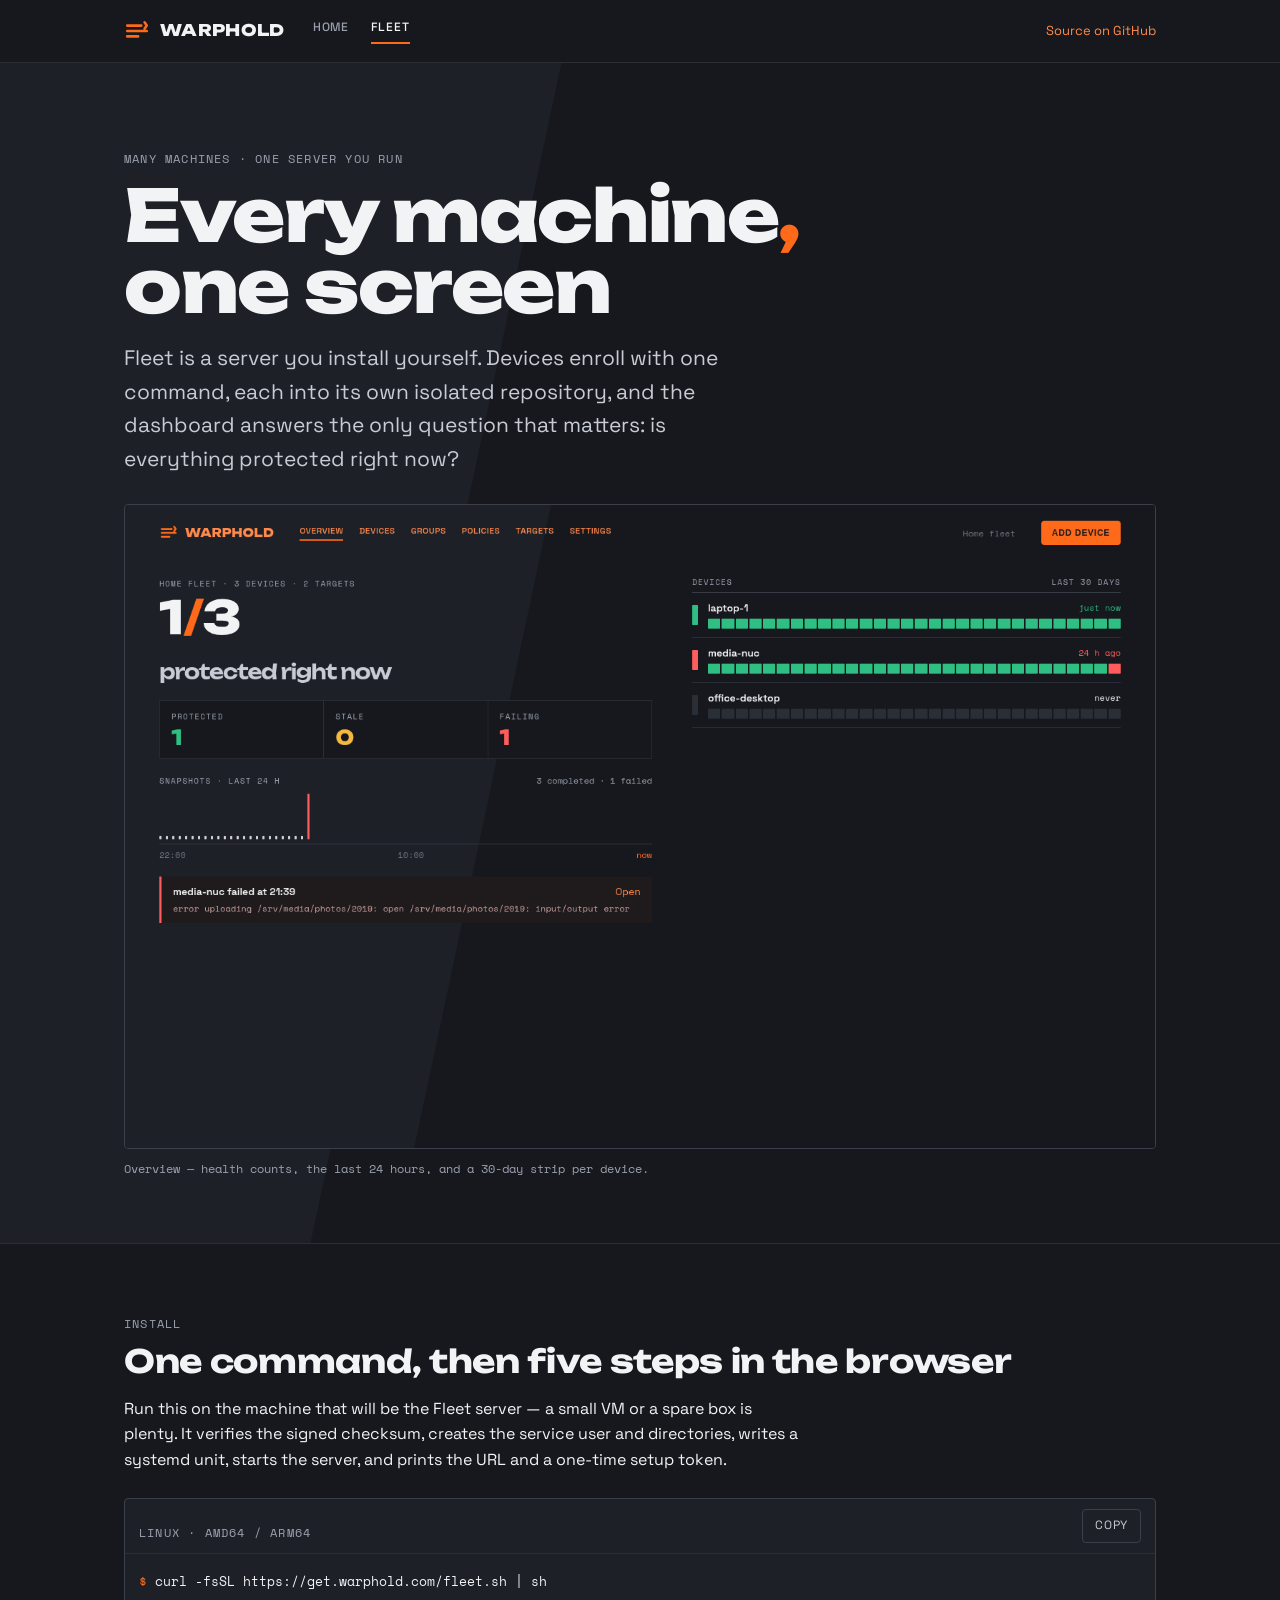
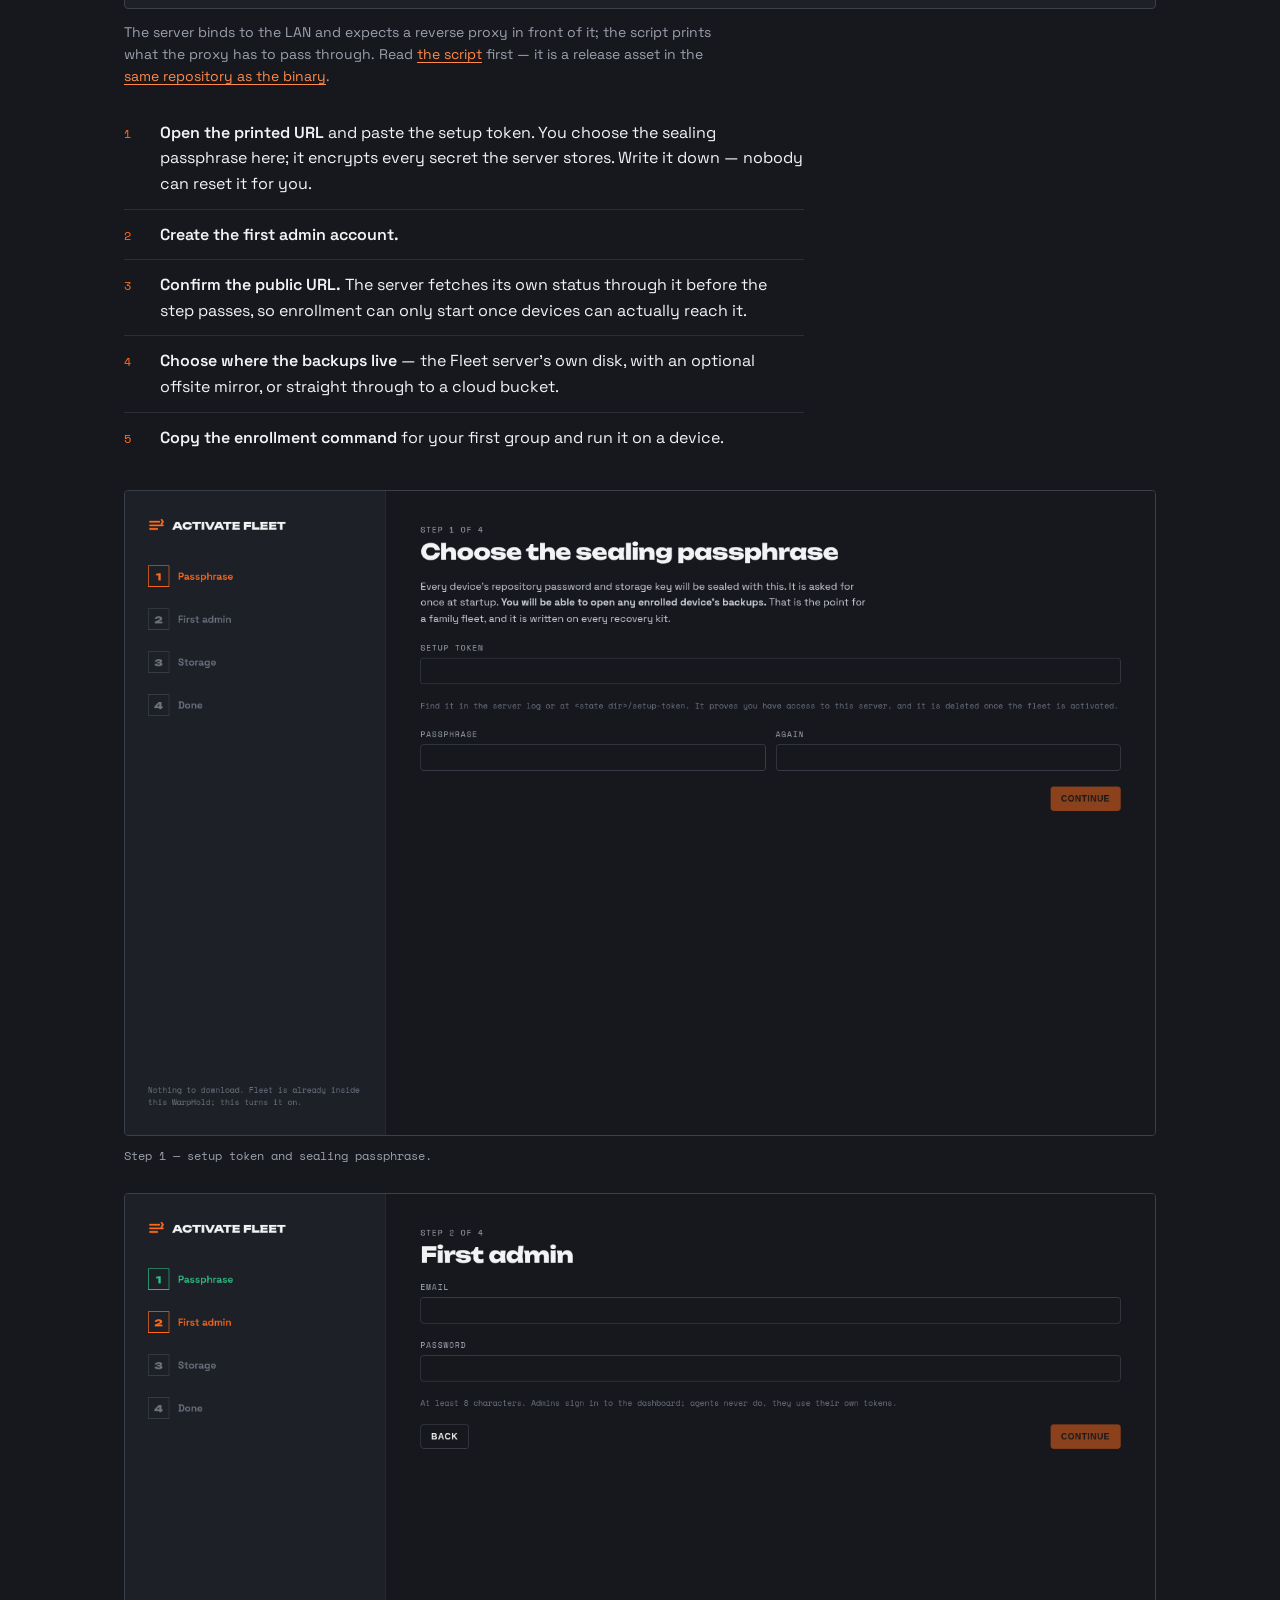
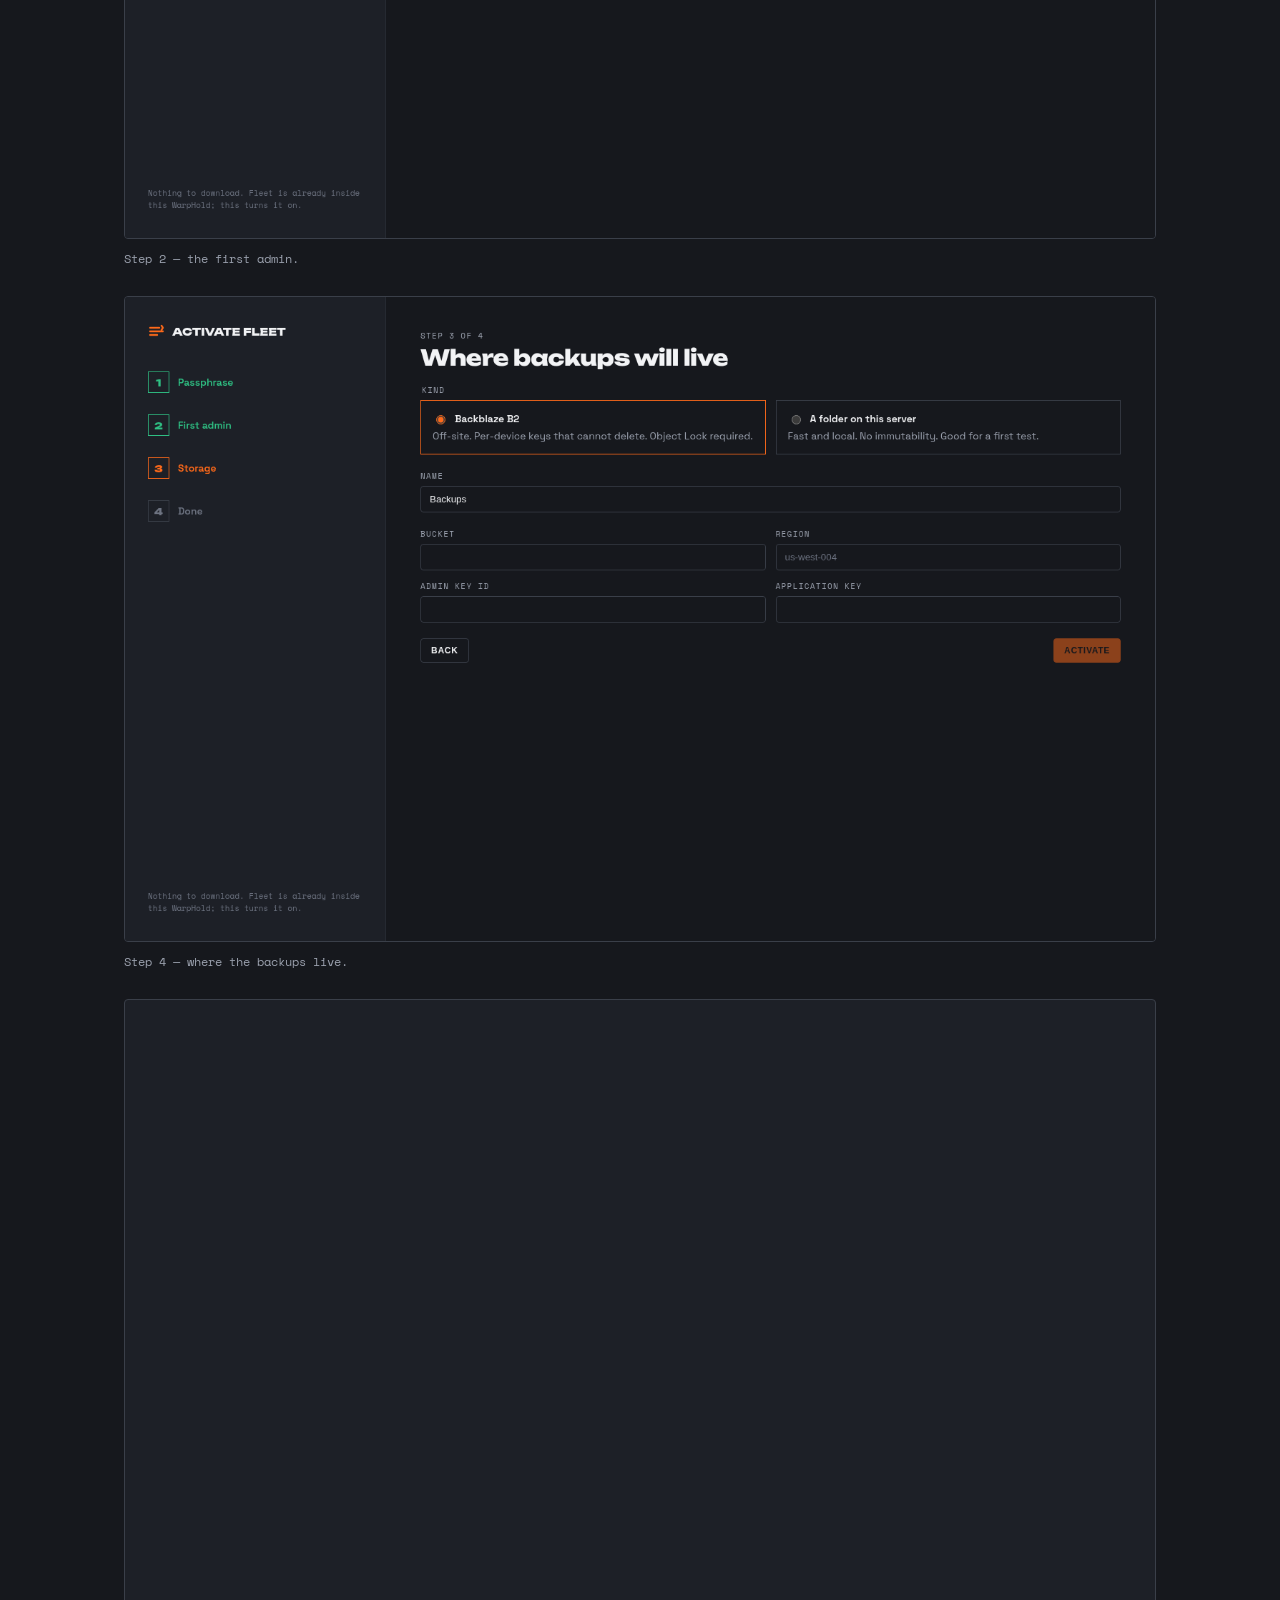
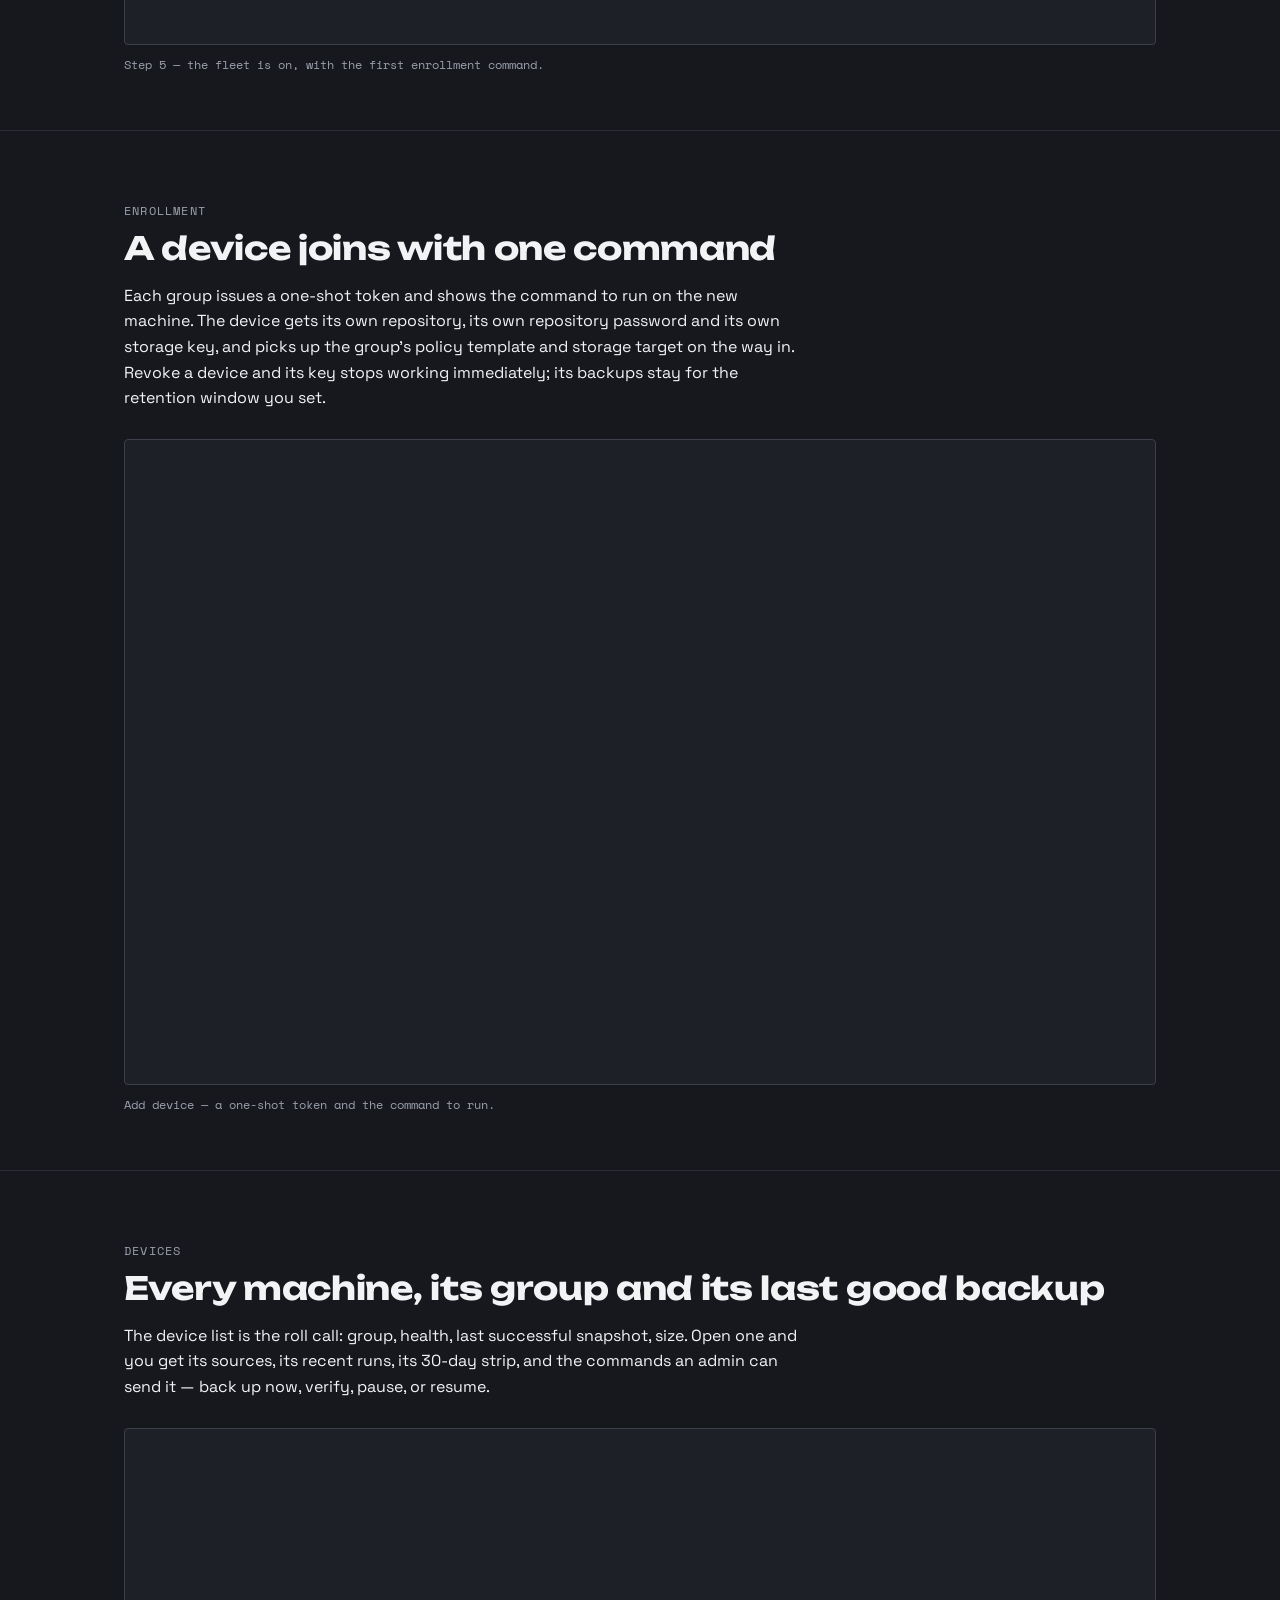
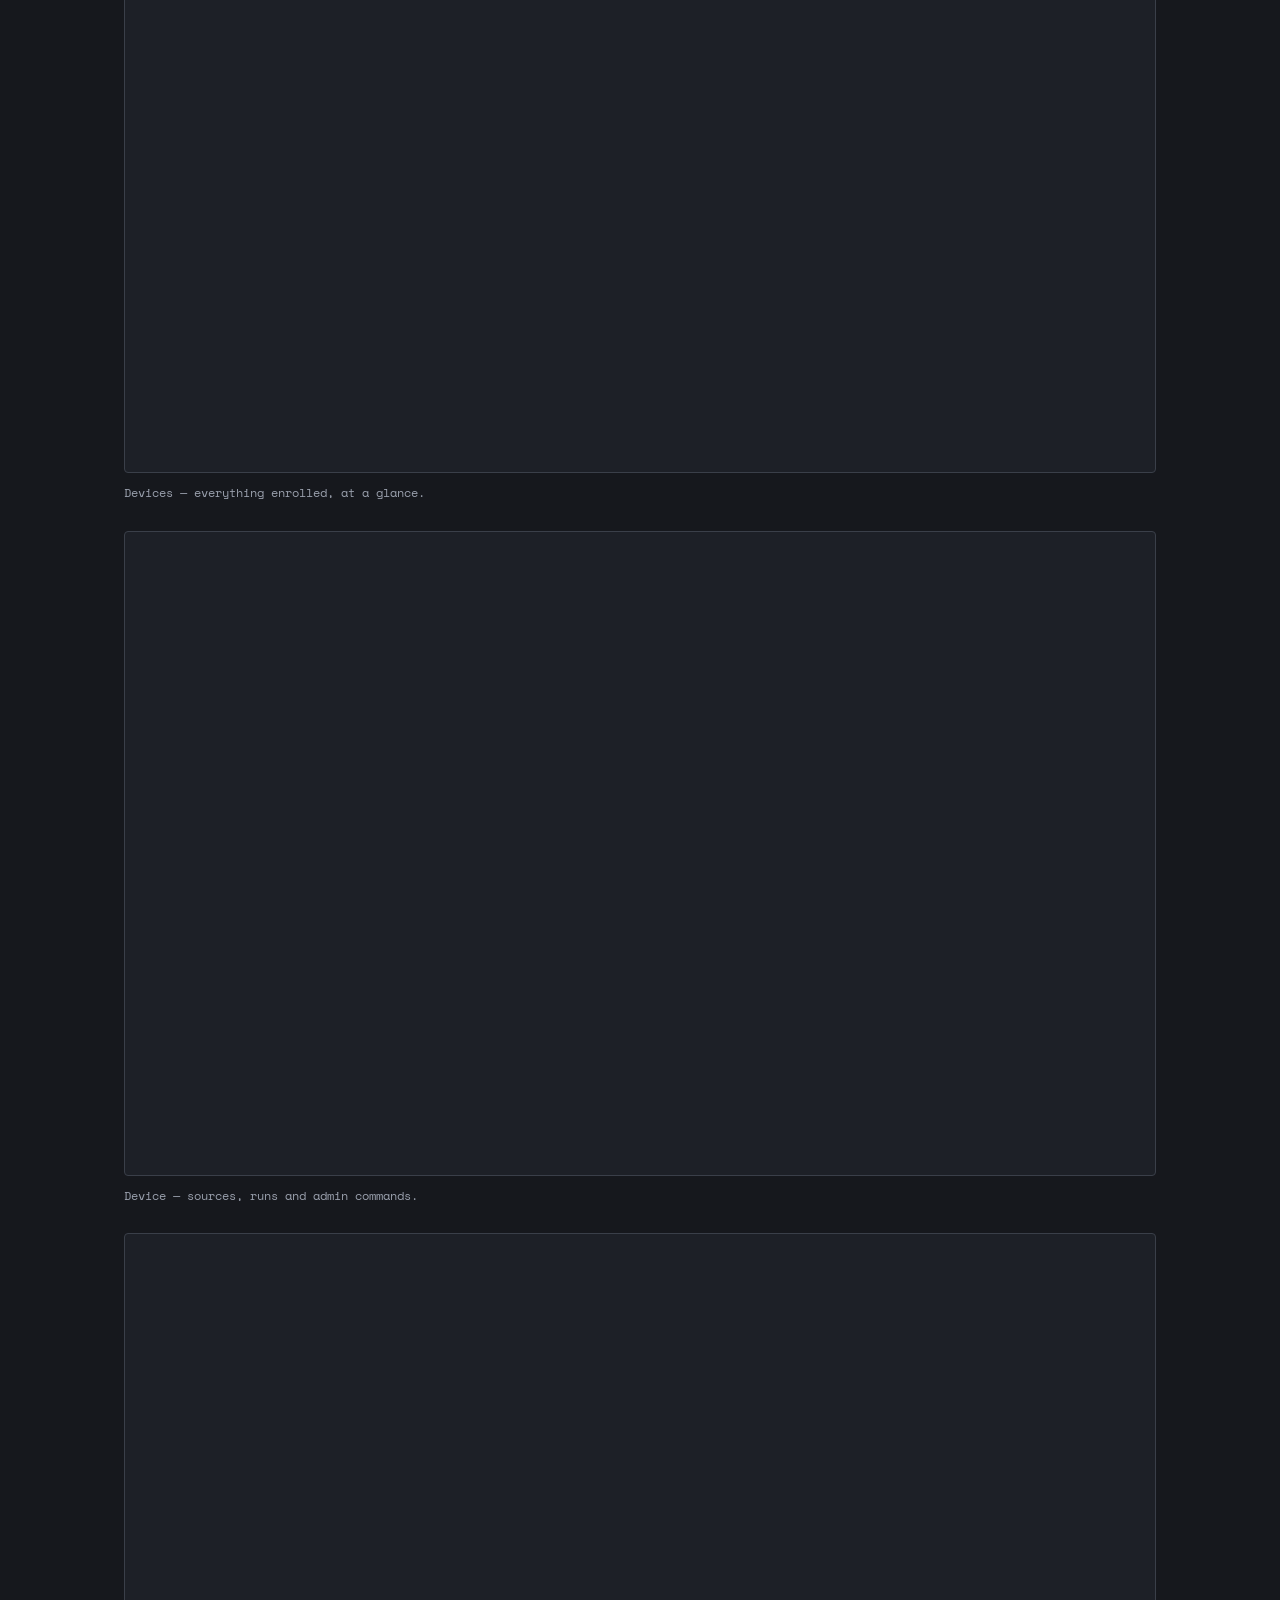
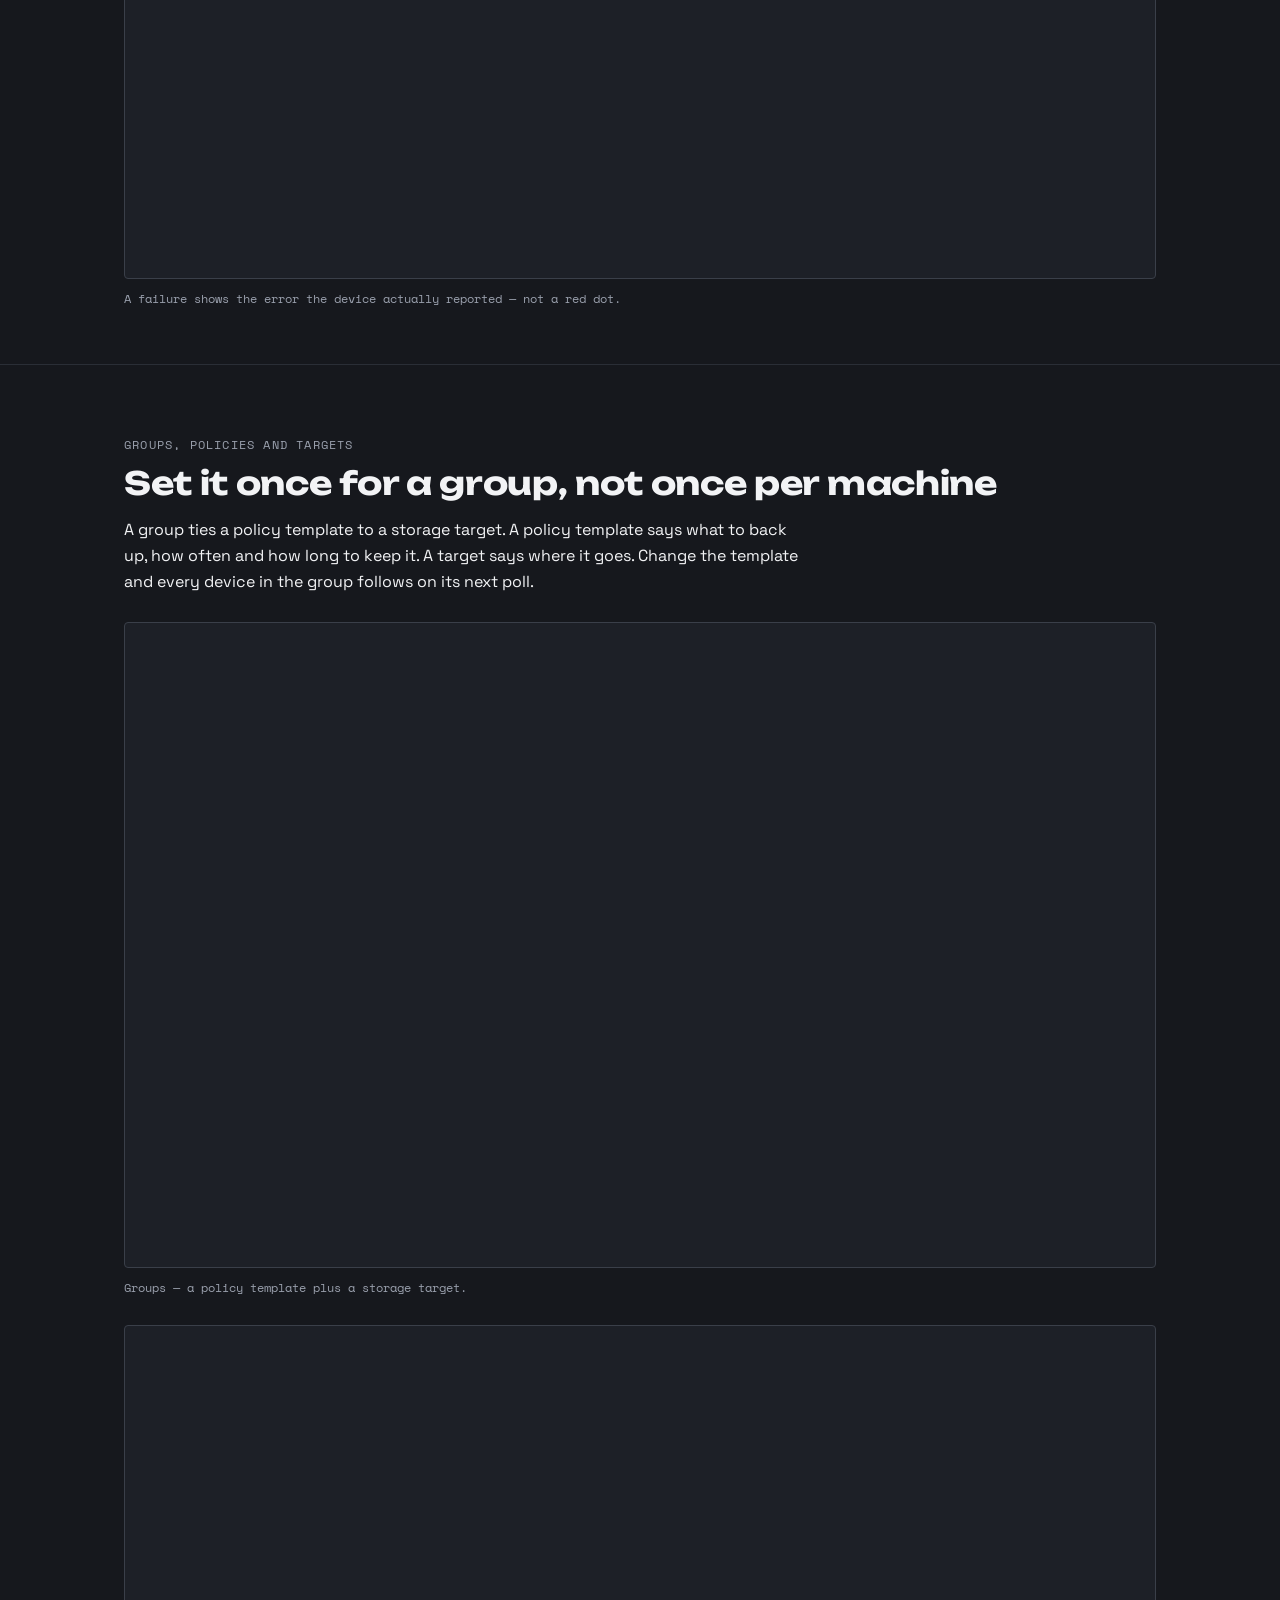
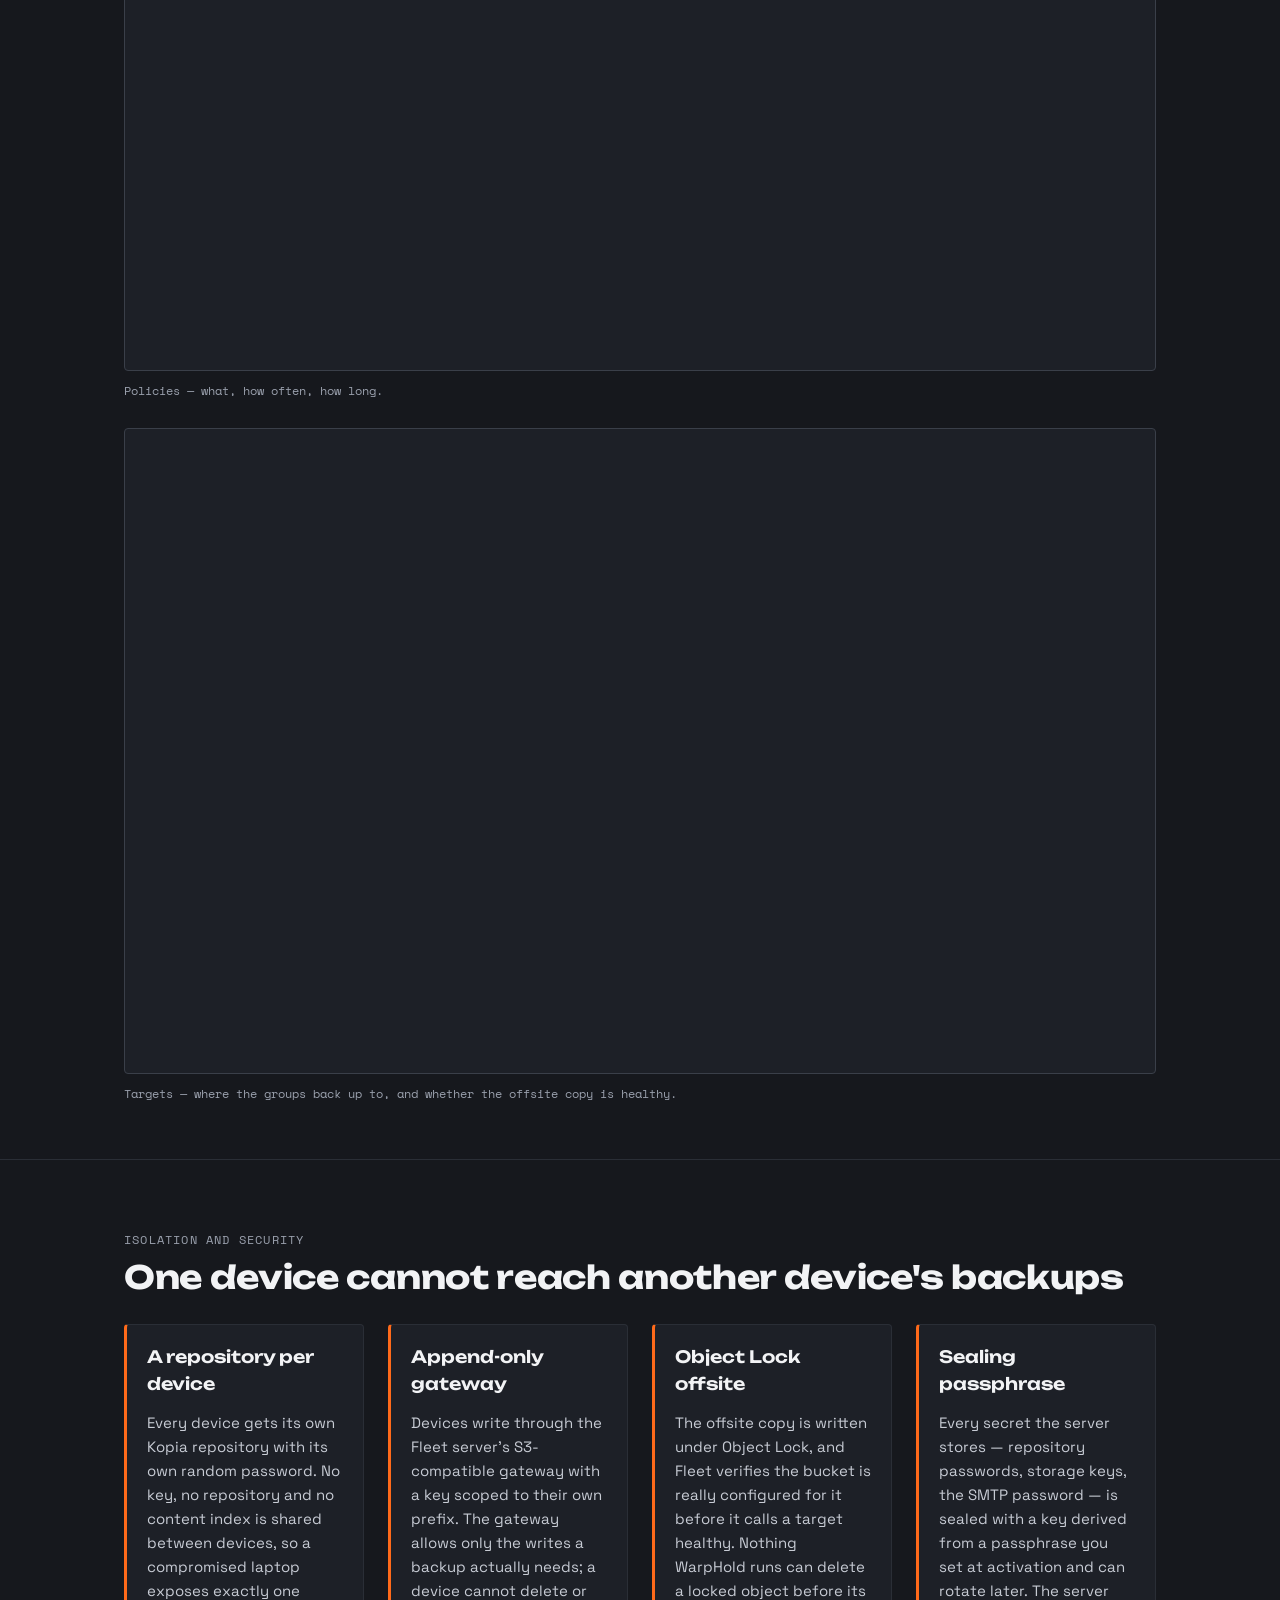
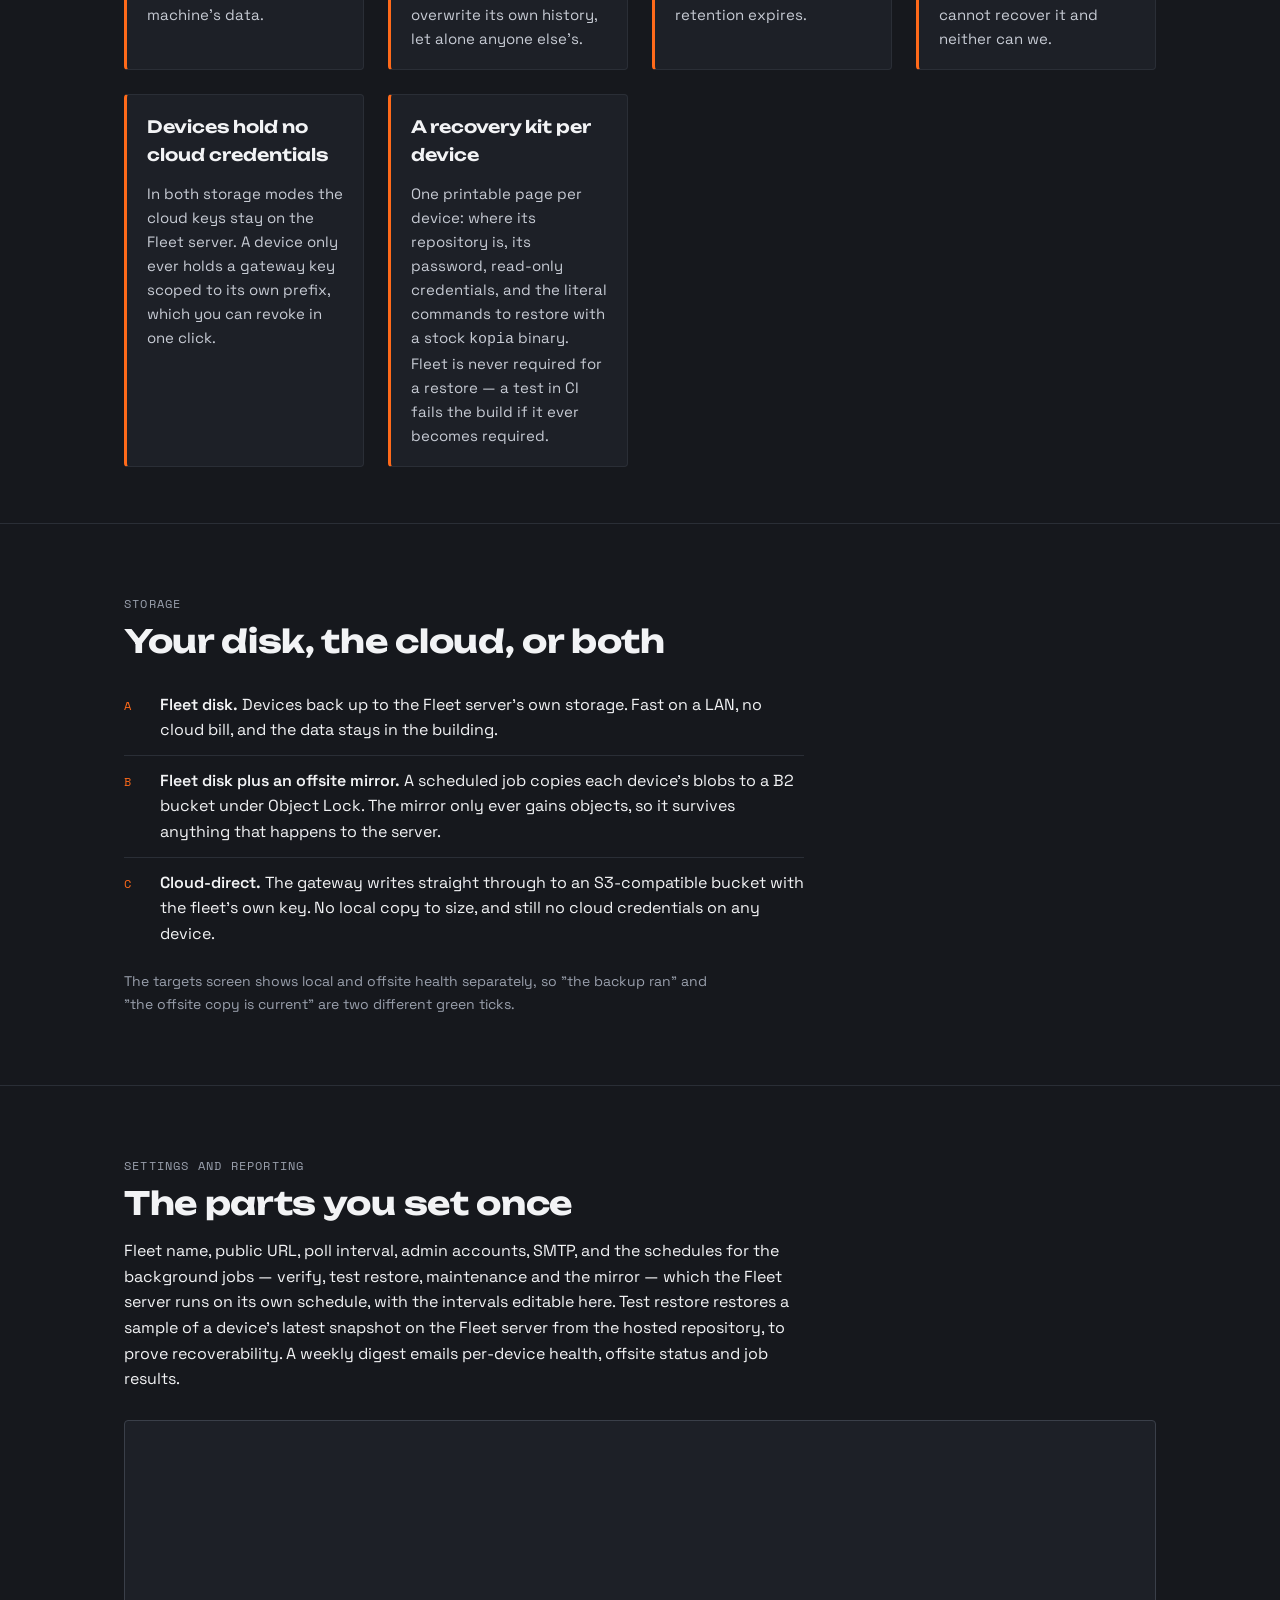
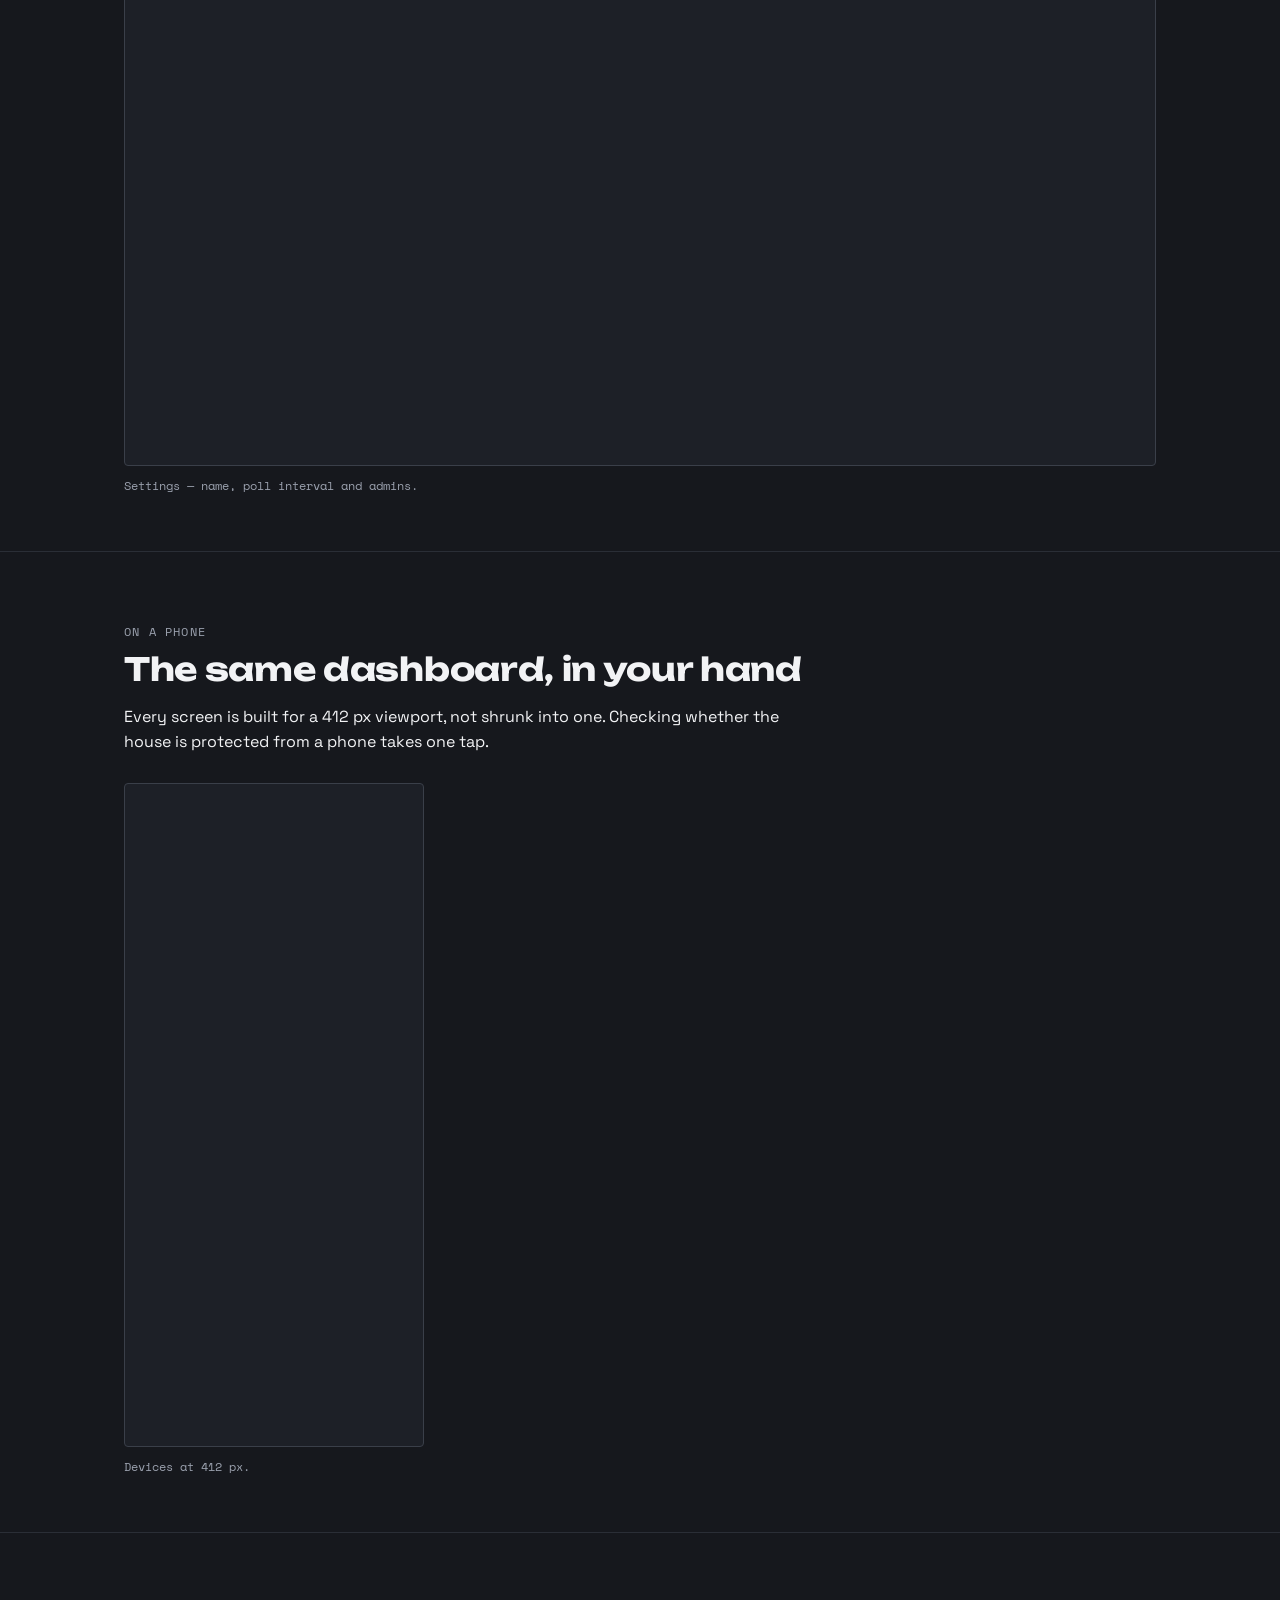
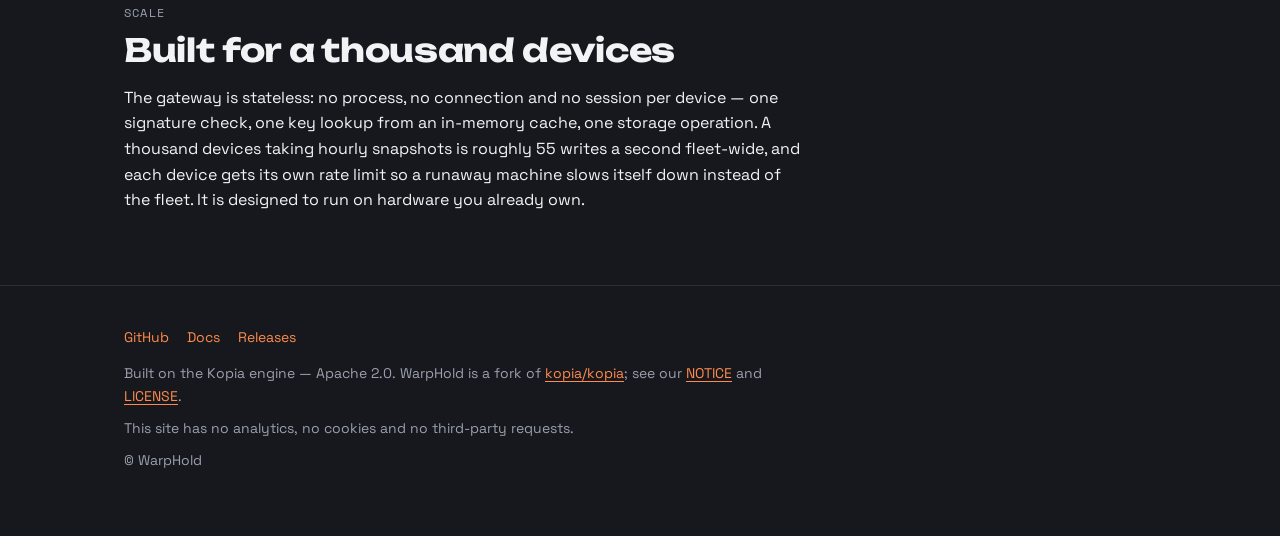
==== commit 05530a03: "fix(site): copy accuracy — device commands, jobs wording, drop docs link Co-Authored-By: Claude Fabl" ====
--- a/fleet.html
+++ b/fleet.html
@@ -122,7 +122,7 @@
   <div class="shell">
     <p class="eyebrow">Devices</p>
     <h2>Every machine, its group and its last good backup</h2>
-    <p>The device list is the roll call: group, health, last successful snapshot, size. Open one and you get its sources, its recent runs, its 30-day strip, and the commands an admin can send it — back up now, verify, or run a test restore.</p>
+    <p>The device list is the roll call: group, health, last successful snapshot, size. Open one and you get its sources, its recent runs, its 30-day strip, and the commands an admin can send it — back up now, verify, pause, or resume.</p>
     <figure>
       <picture>
         <source media="(max-width: 640px)" srcset="assets/screenshots/fleet-devices@412.png" width="412" height="915">
@@ -232,7 +232,7 @@
   <div class="shell">
     <p class="eyebrow">Settings and reporting</p>
     <h2>The parts you set once</h2>
-    <p>Fleet name, public URL, poll interval, admin accounts, SMTP, and the schedules for the background jobs: verify, test restore, maintenance, and the mirror. A weekly digest emails you per-device health, fleet totals, any un-acknowledged recovery kit, and any job that has been failing for more than a week.</p>
+    <p>Fleet name, public URL, poll interval, admin accounts, SMTP, and the schedules for the background jobs — verify, test restore, maintenance and the mirror — which the Fleet server runs on its own schedule, with the intervals editable here. Test restore restores a sample of a device's latest snapshot on the Fleet server from the hosted repository, to prove recoverability. A weekly digest emails per-device health, offsite status and job results.</p>
     <figure>
       <picture>
         <source media="(max-width: 640px)" srcset="assets/screenshots/fleet-settings@412.png" width="412" height="915">
@@ -271,7 +271,7 @@
   <div class="shell">
     <nav aria-label="Footer">
       <a href="https://github.com/hodyhq/warphold">GitHub</a>
-      <a href="https://docs.warphold.com">Docs</a>
+      <a href="https://github.com/hodyhq/warphold#readme">Docs</a>
       <a href="https://github.com/hodyhq/warphold/releases">Releases</a>
     </nav>
     <p>Built on the Kopia engine — Apache 2.0. WarpHold is a fork of <a href="https://github.com/kopia/kopia">kopia/kopia</a>; see our
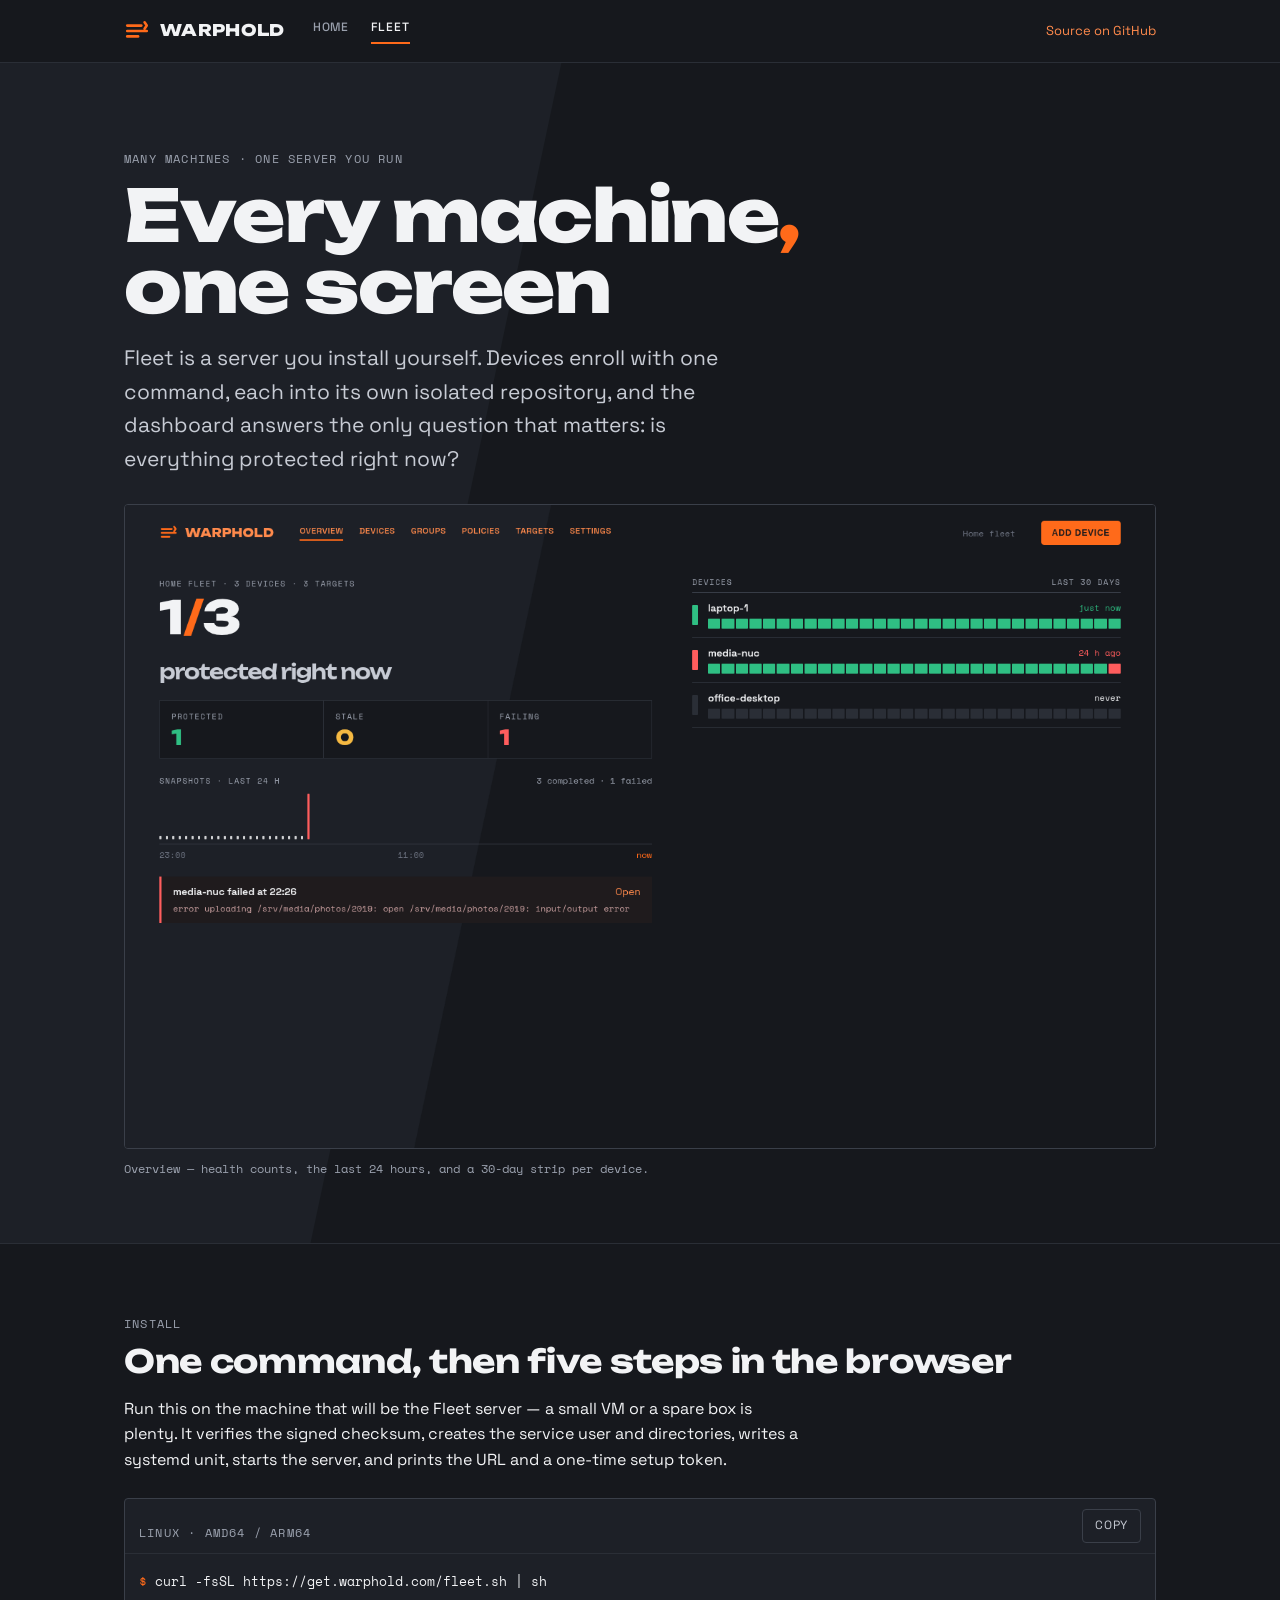
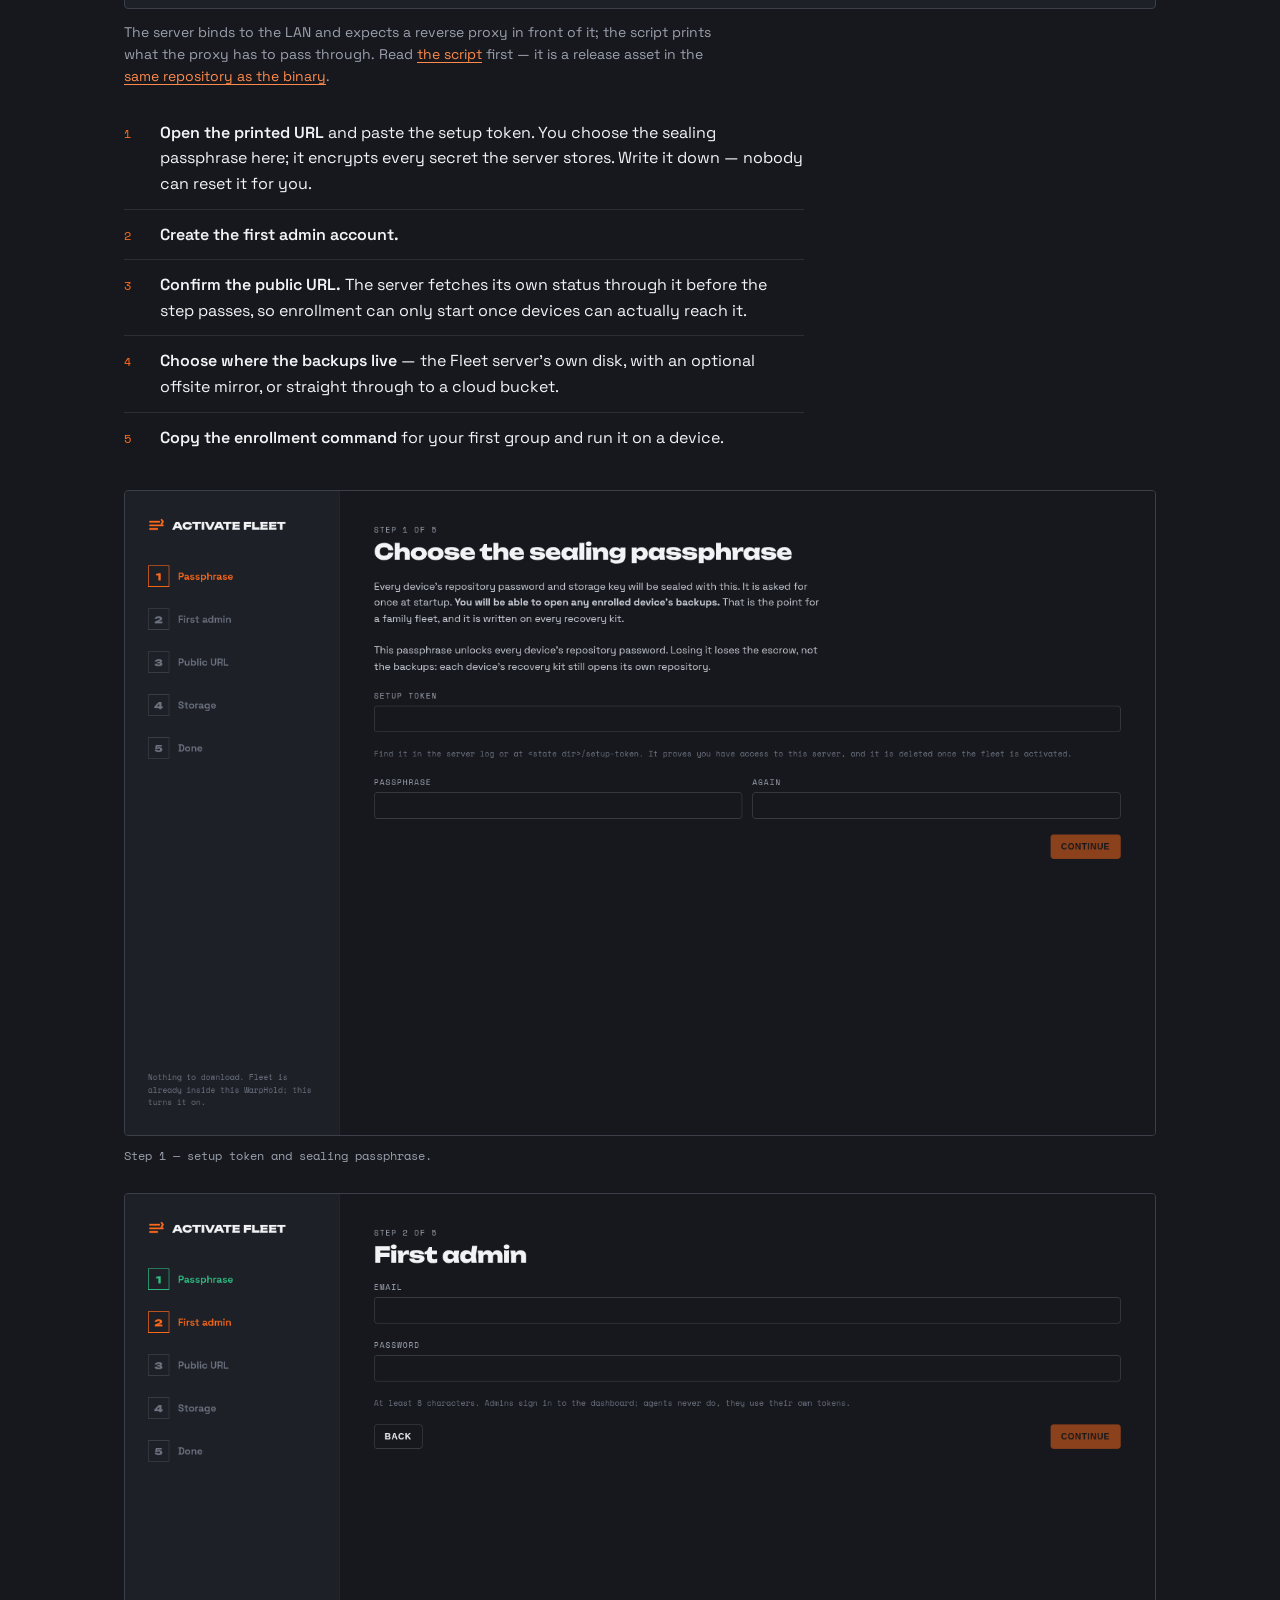
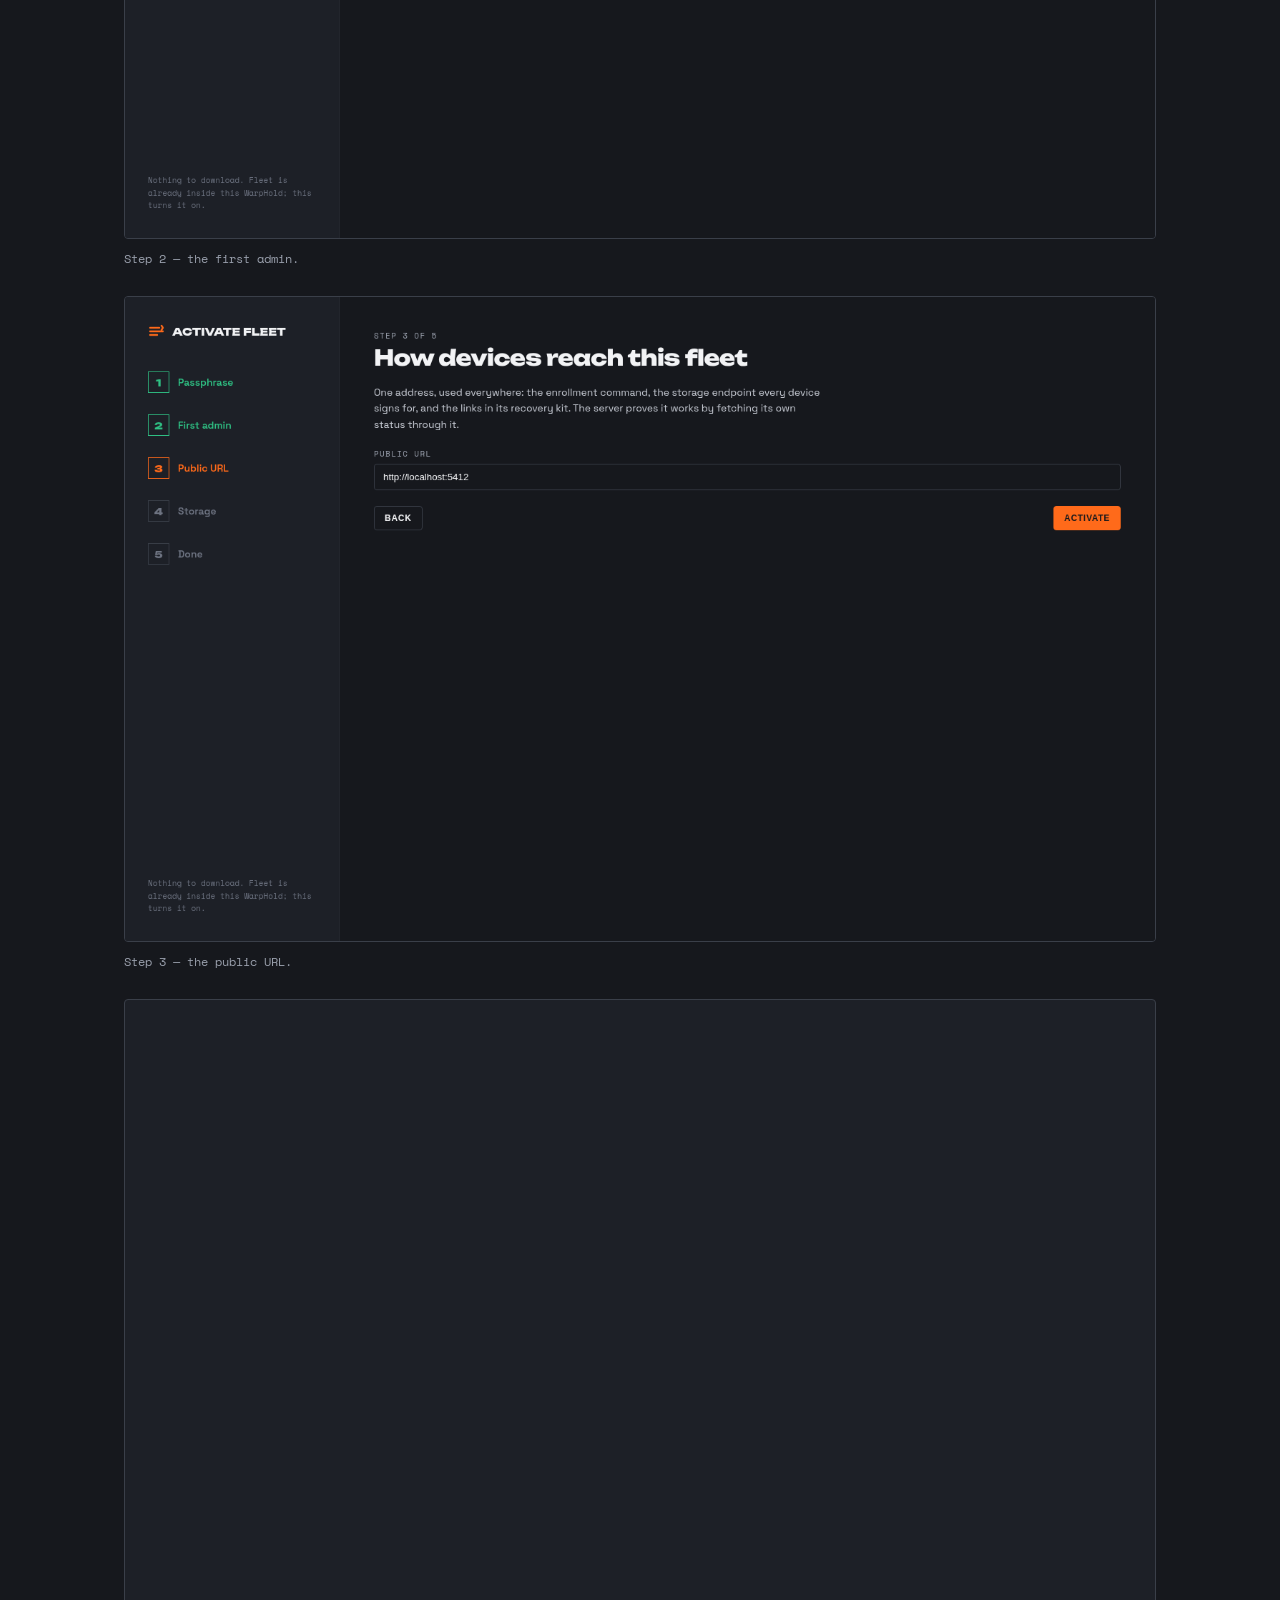
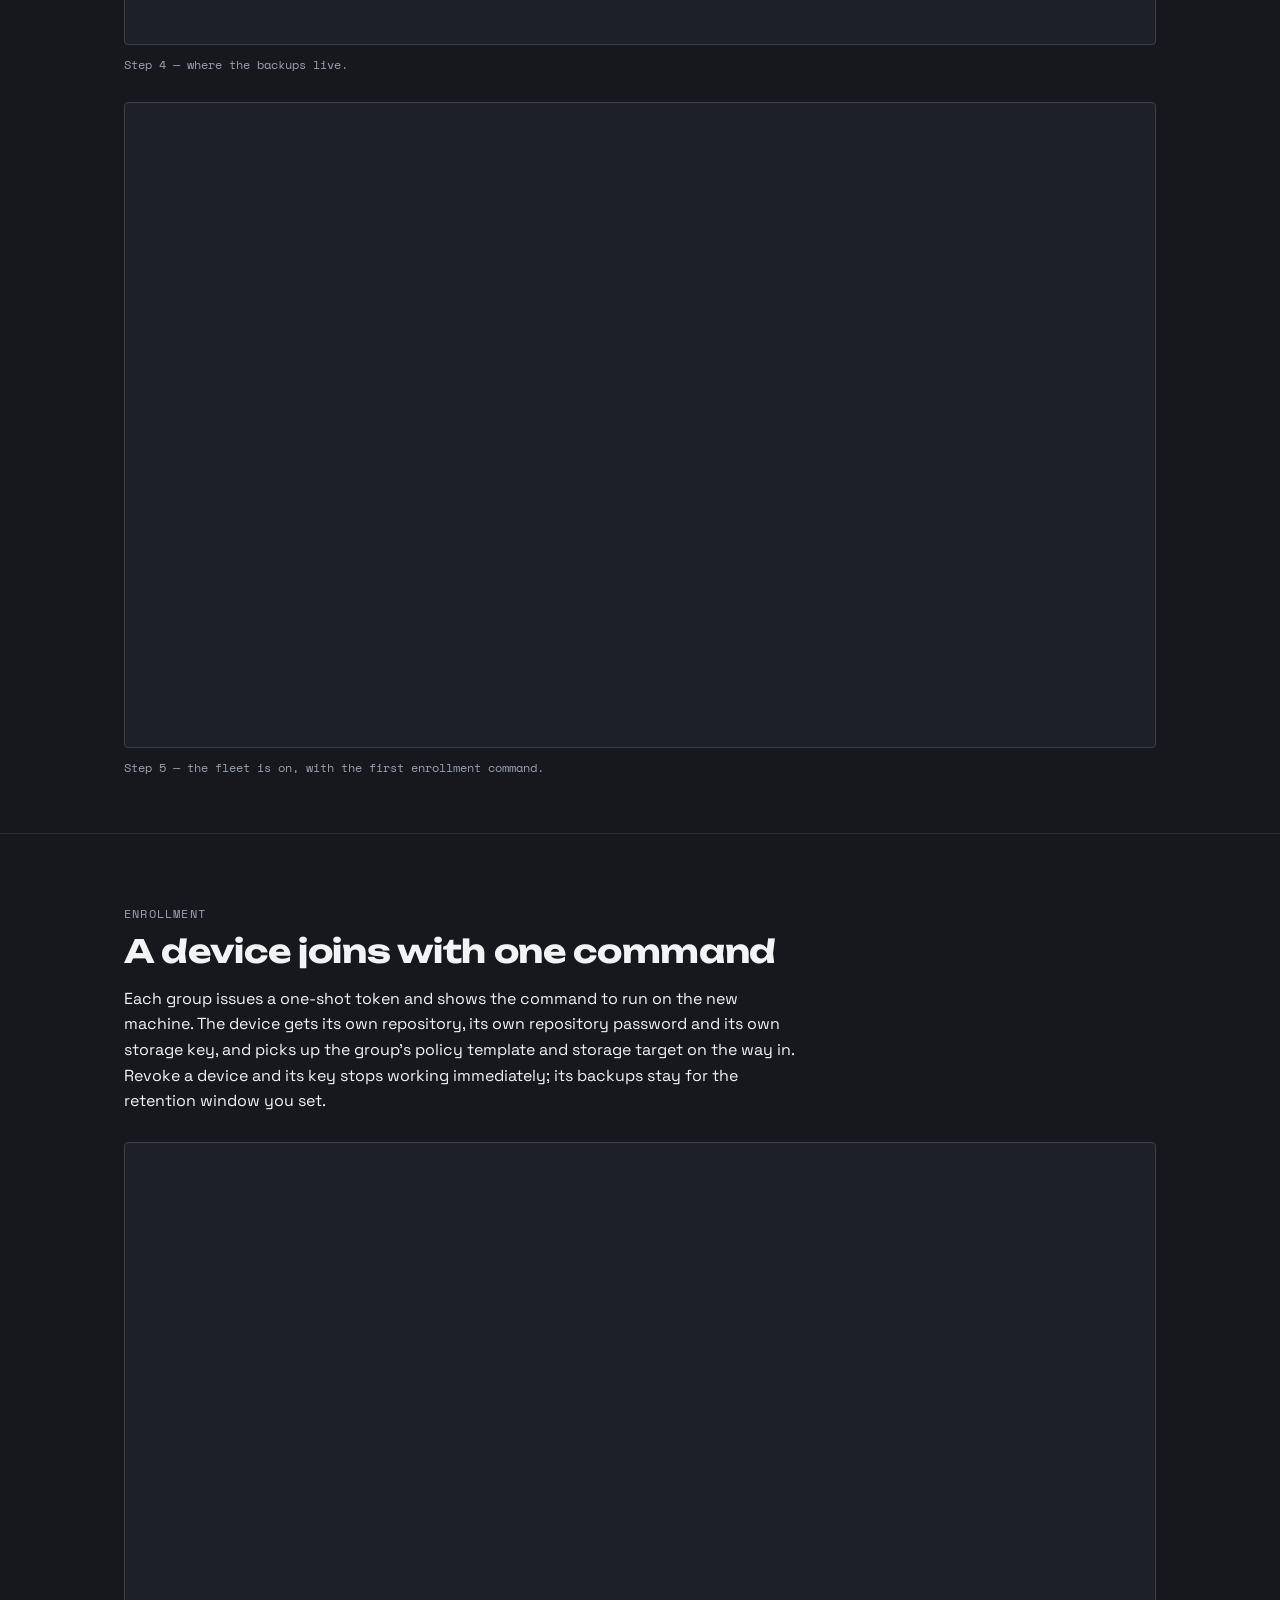
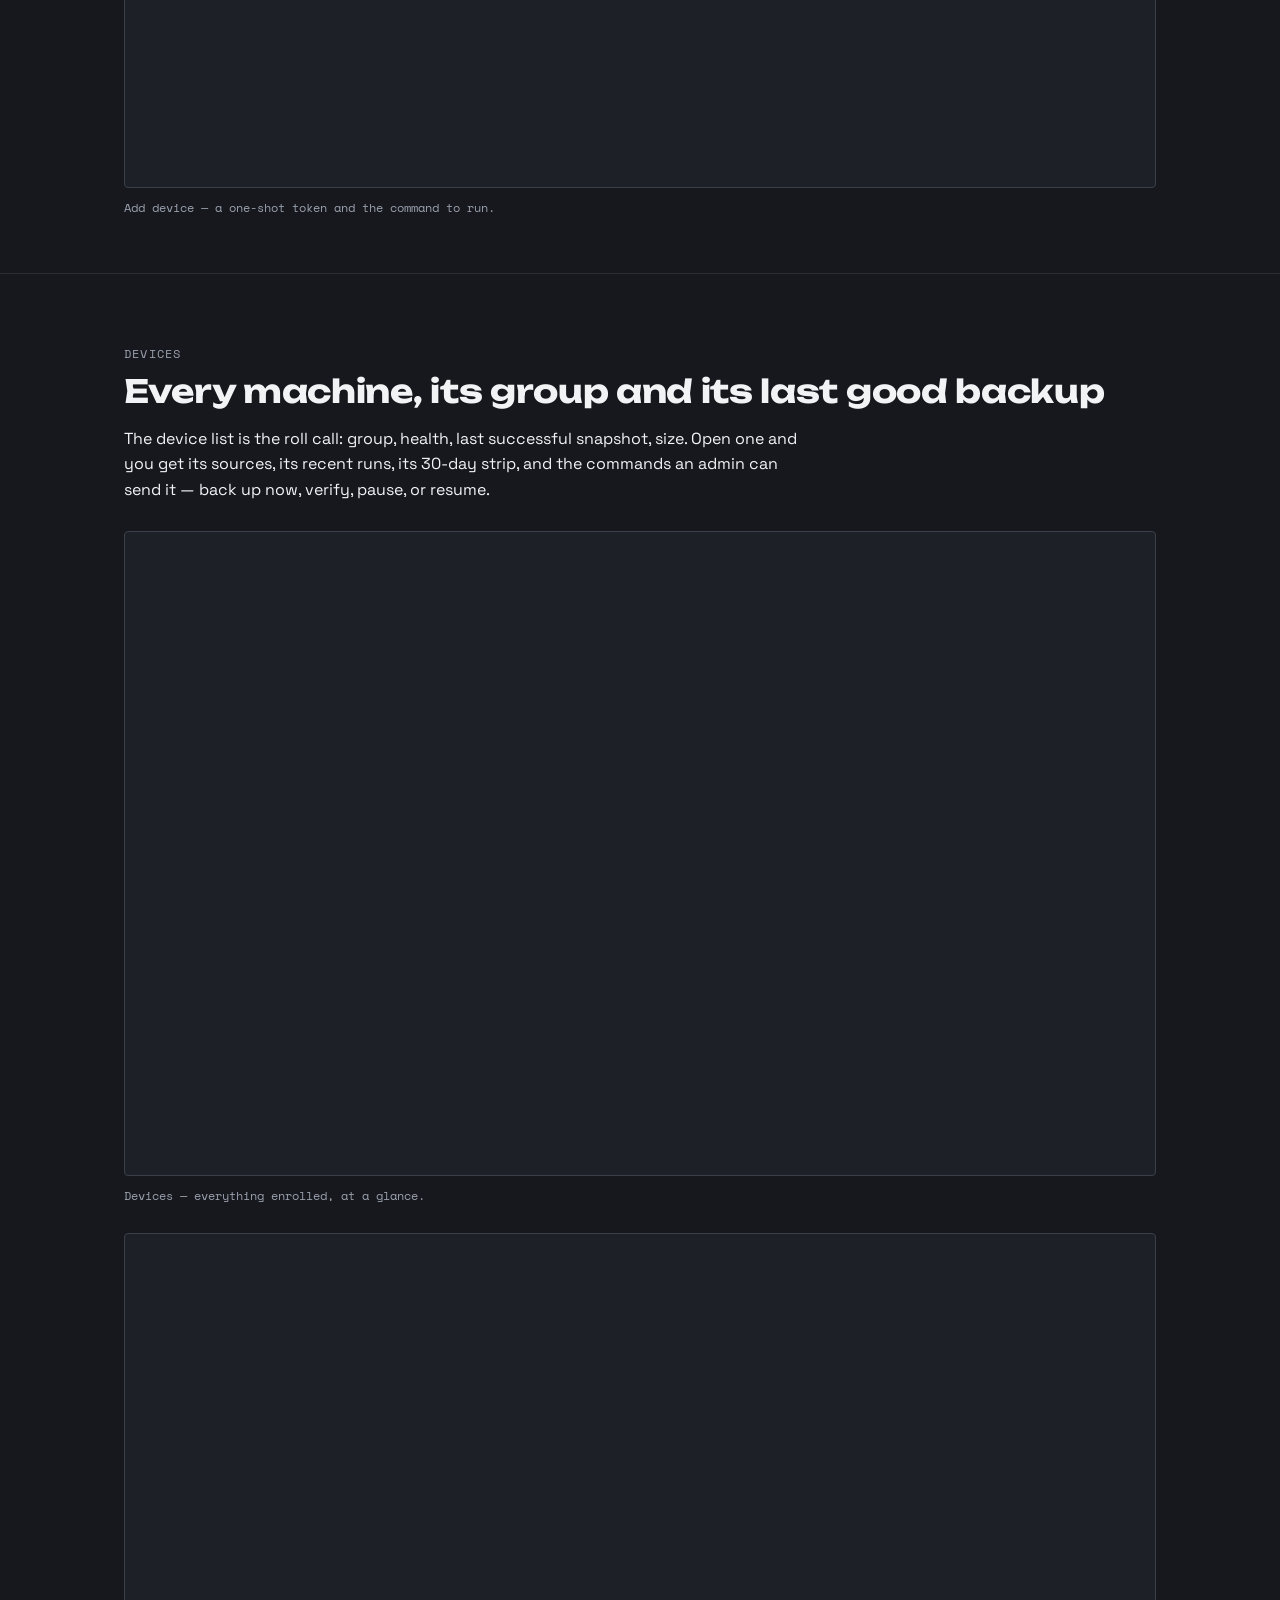
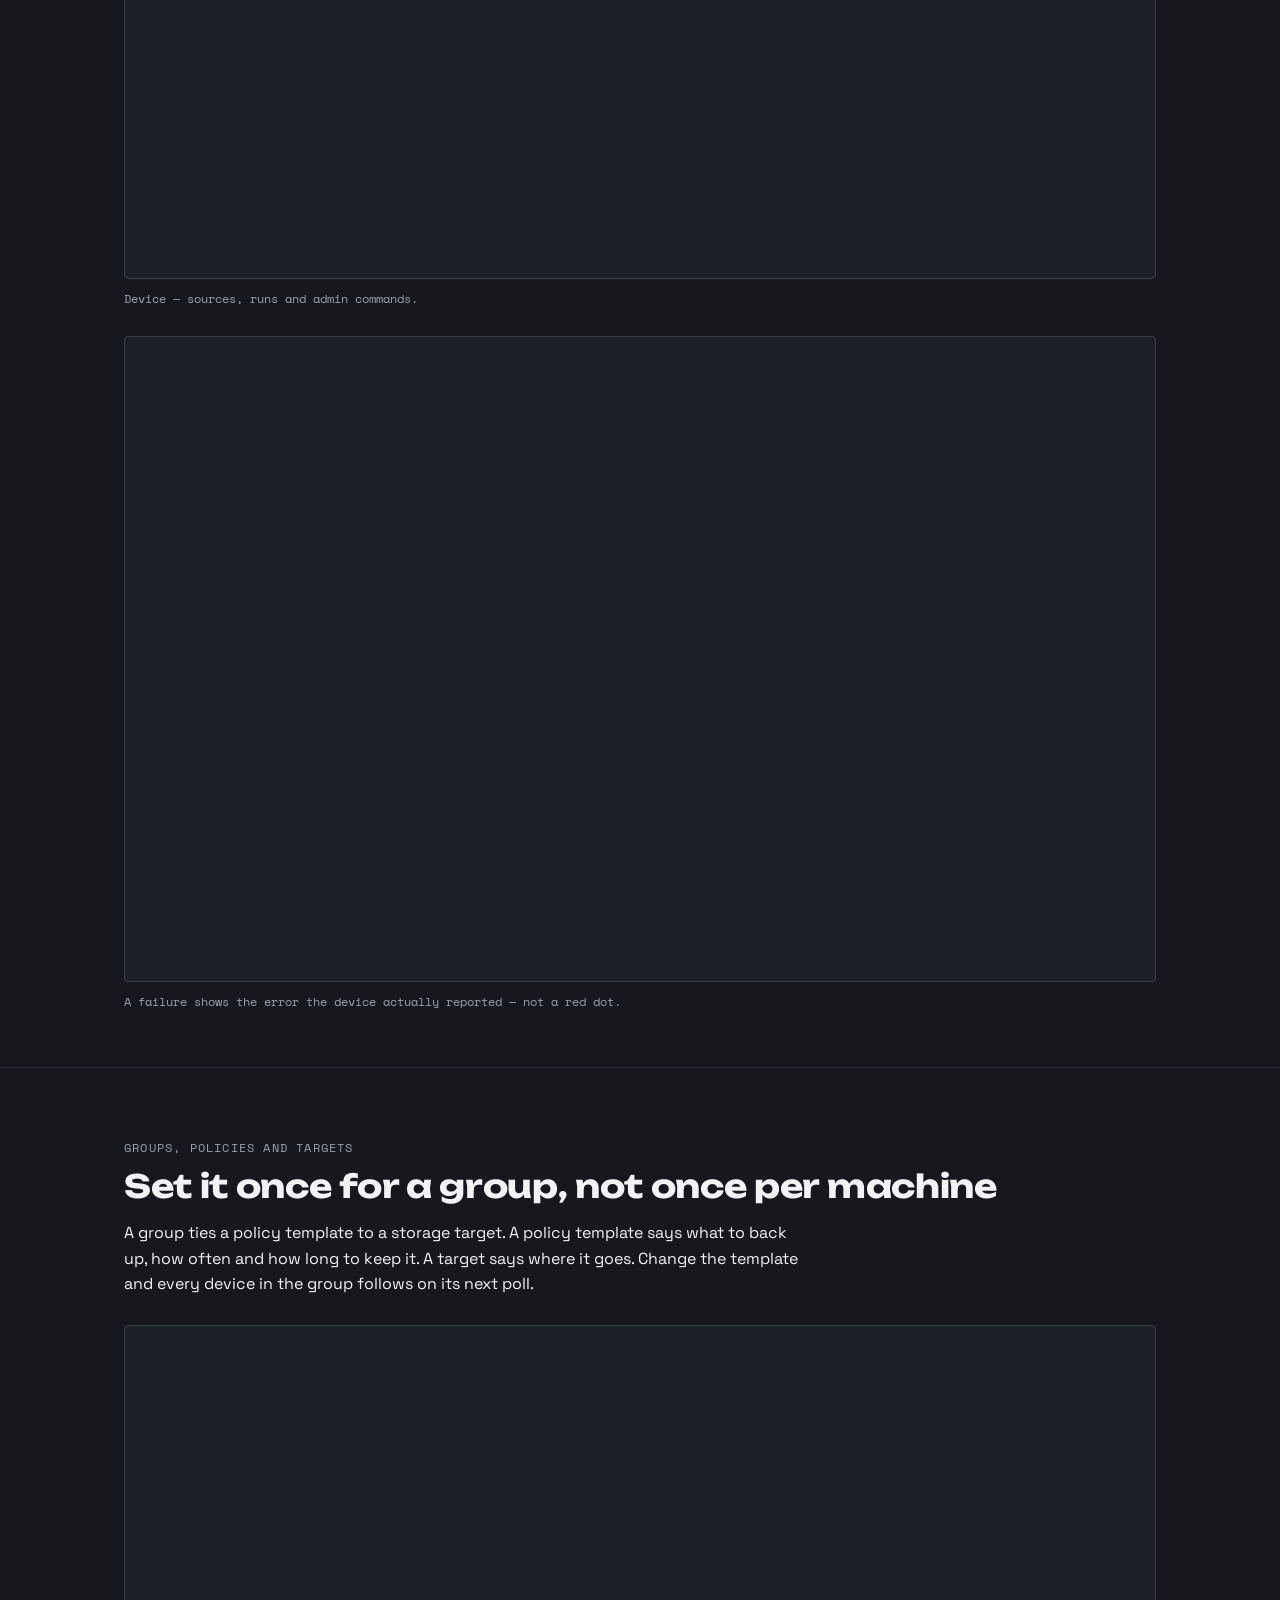
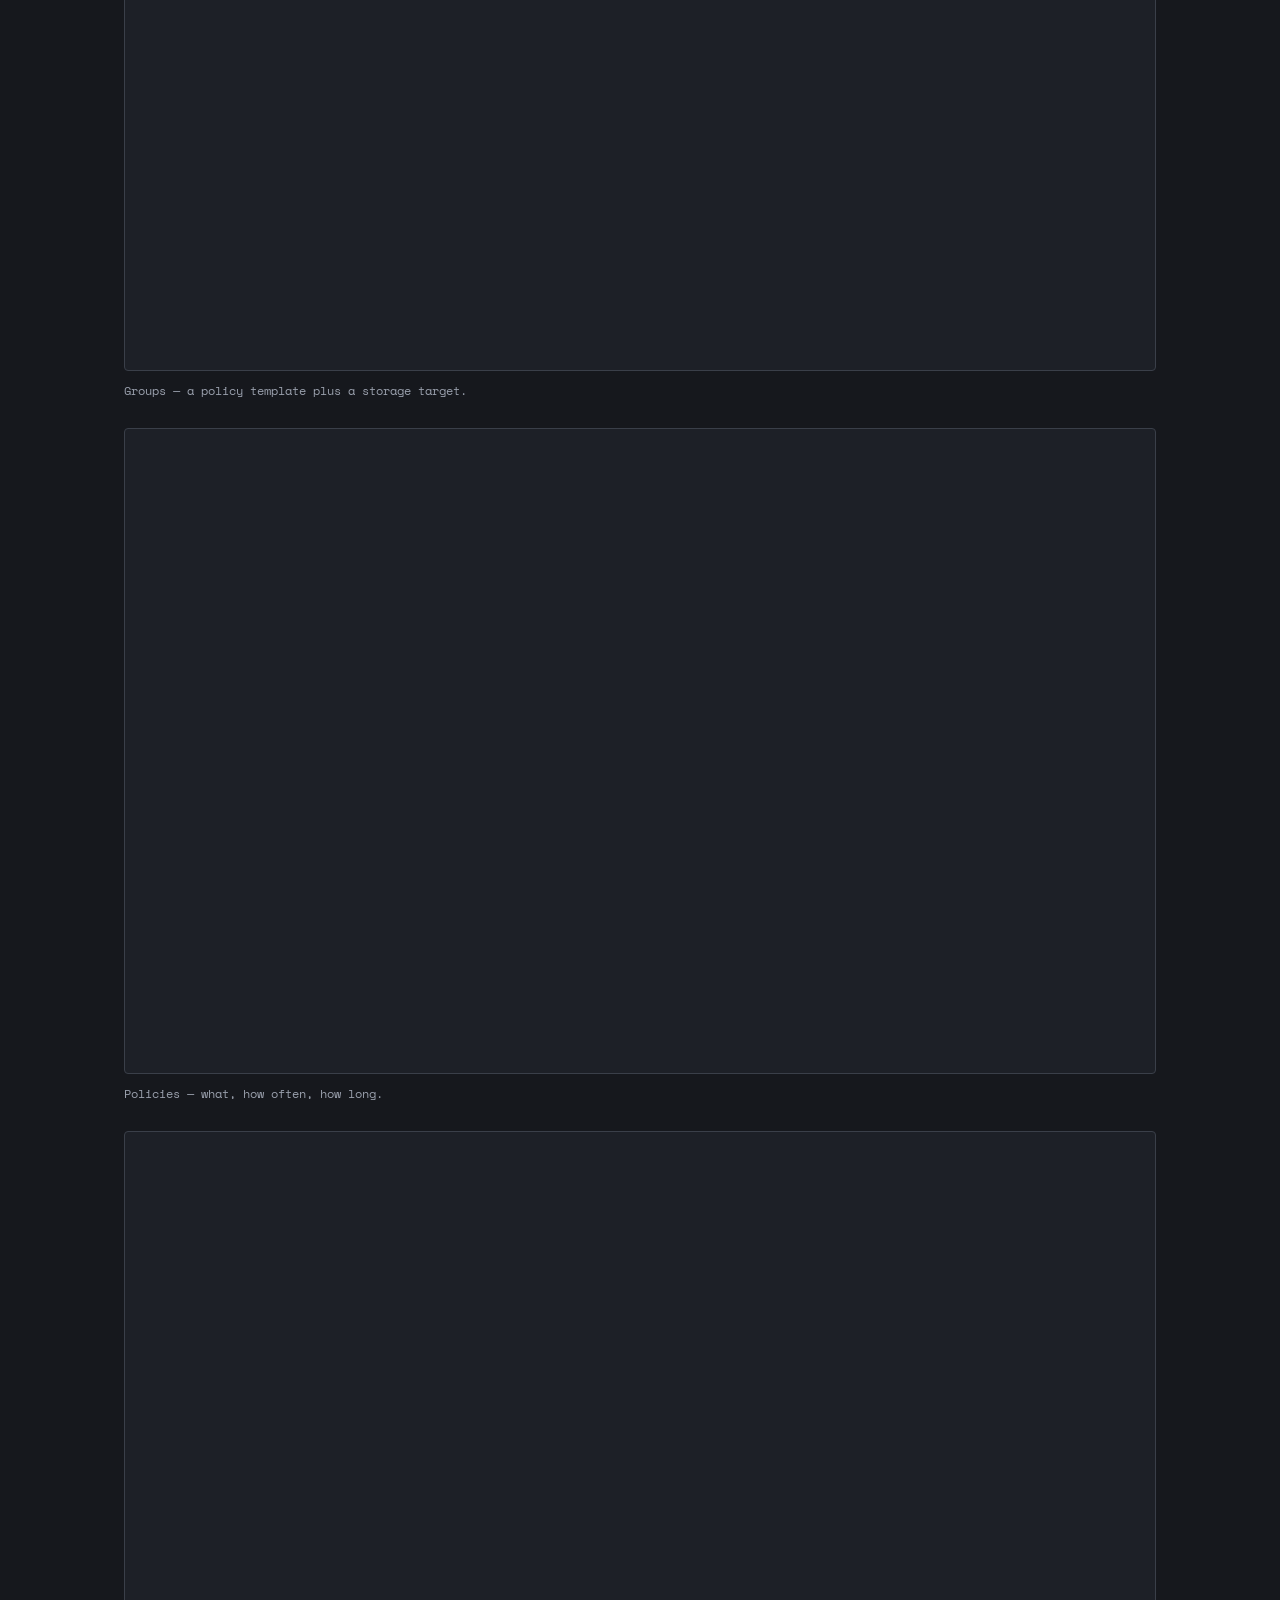
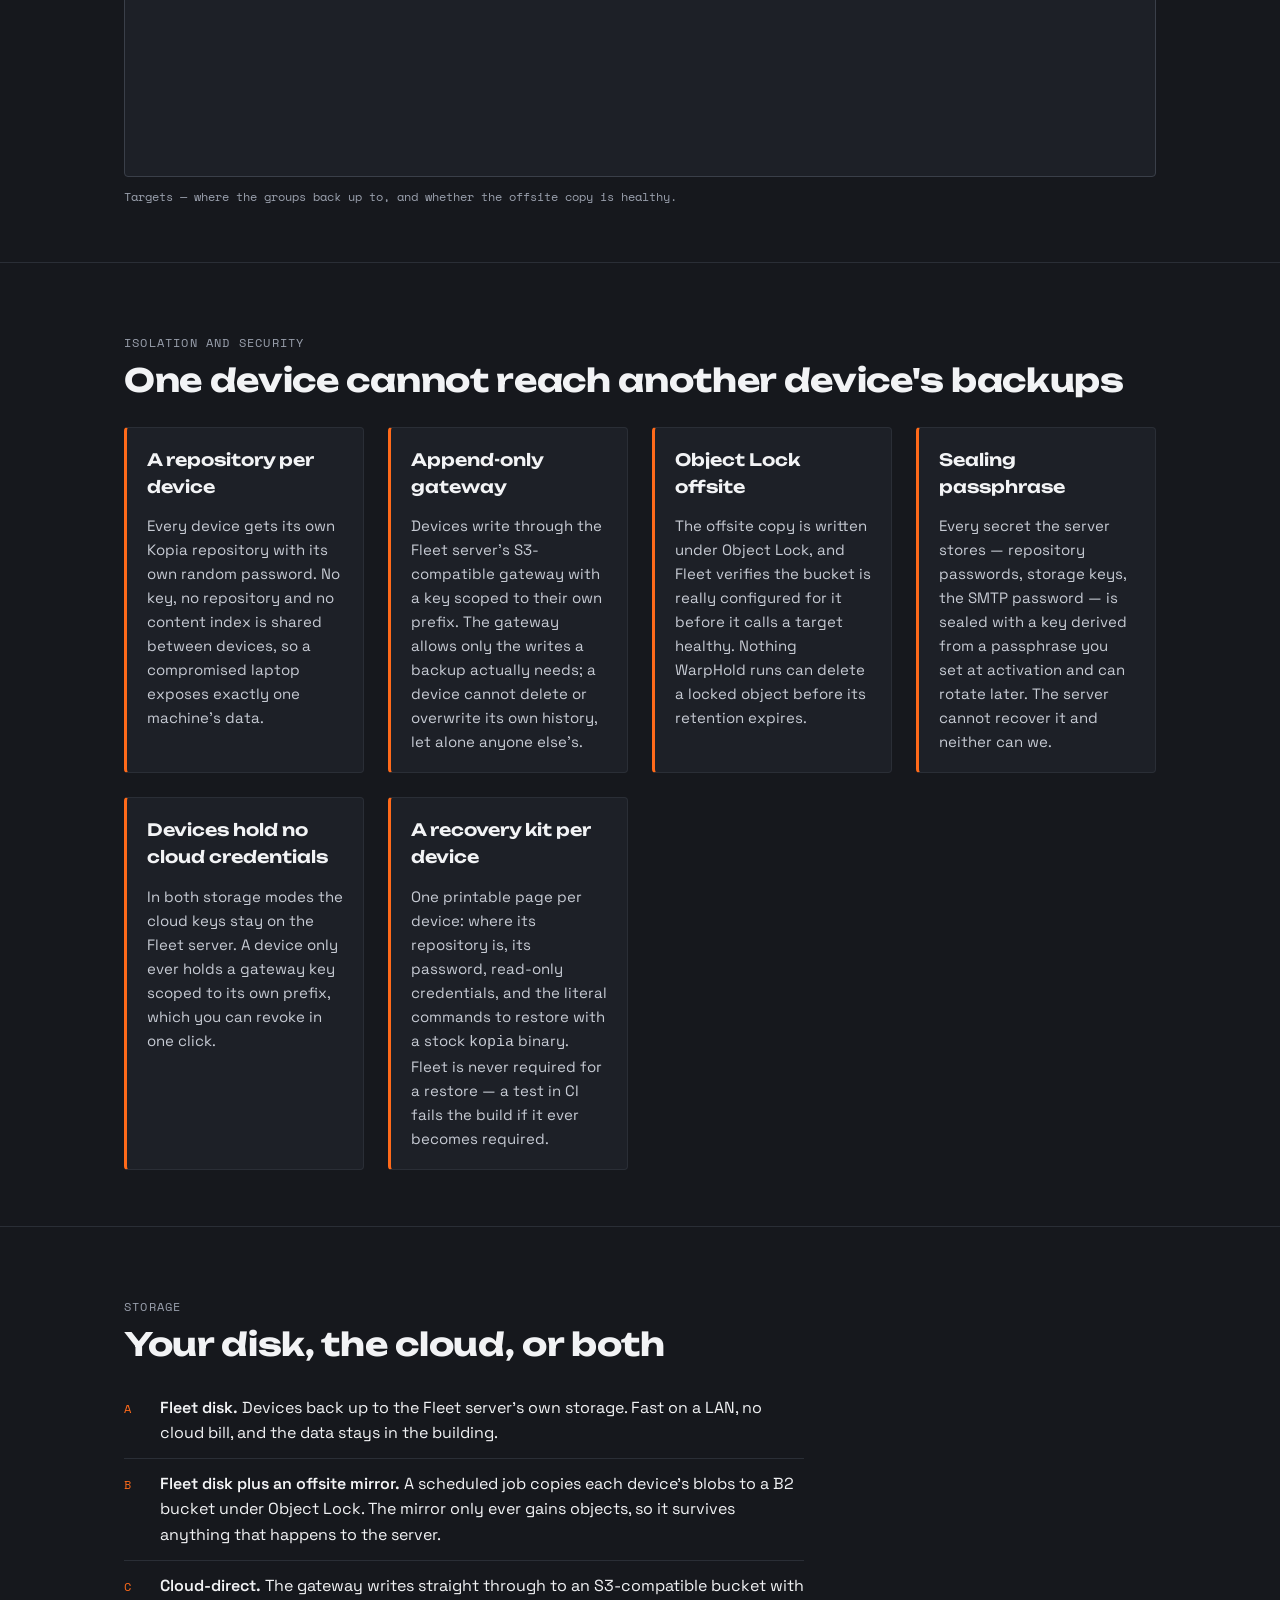
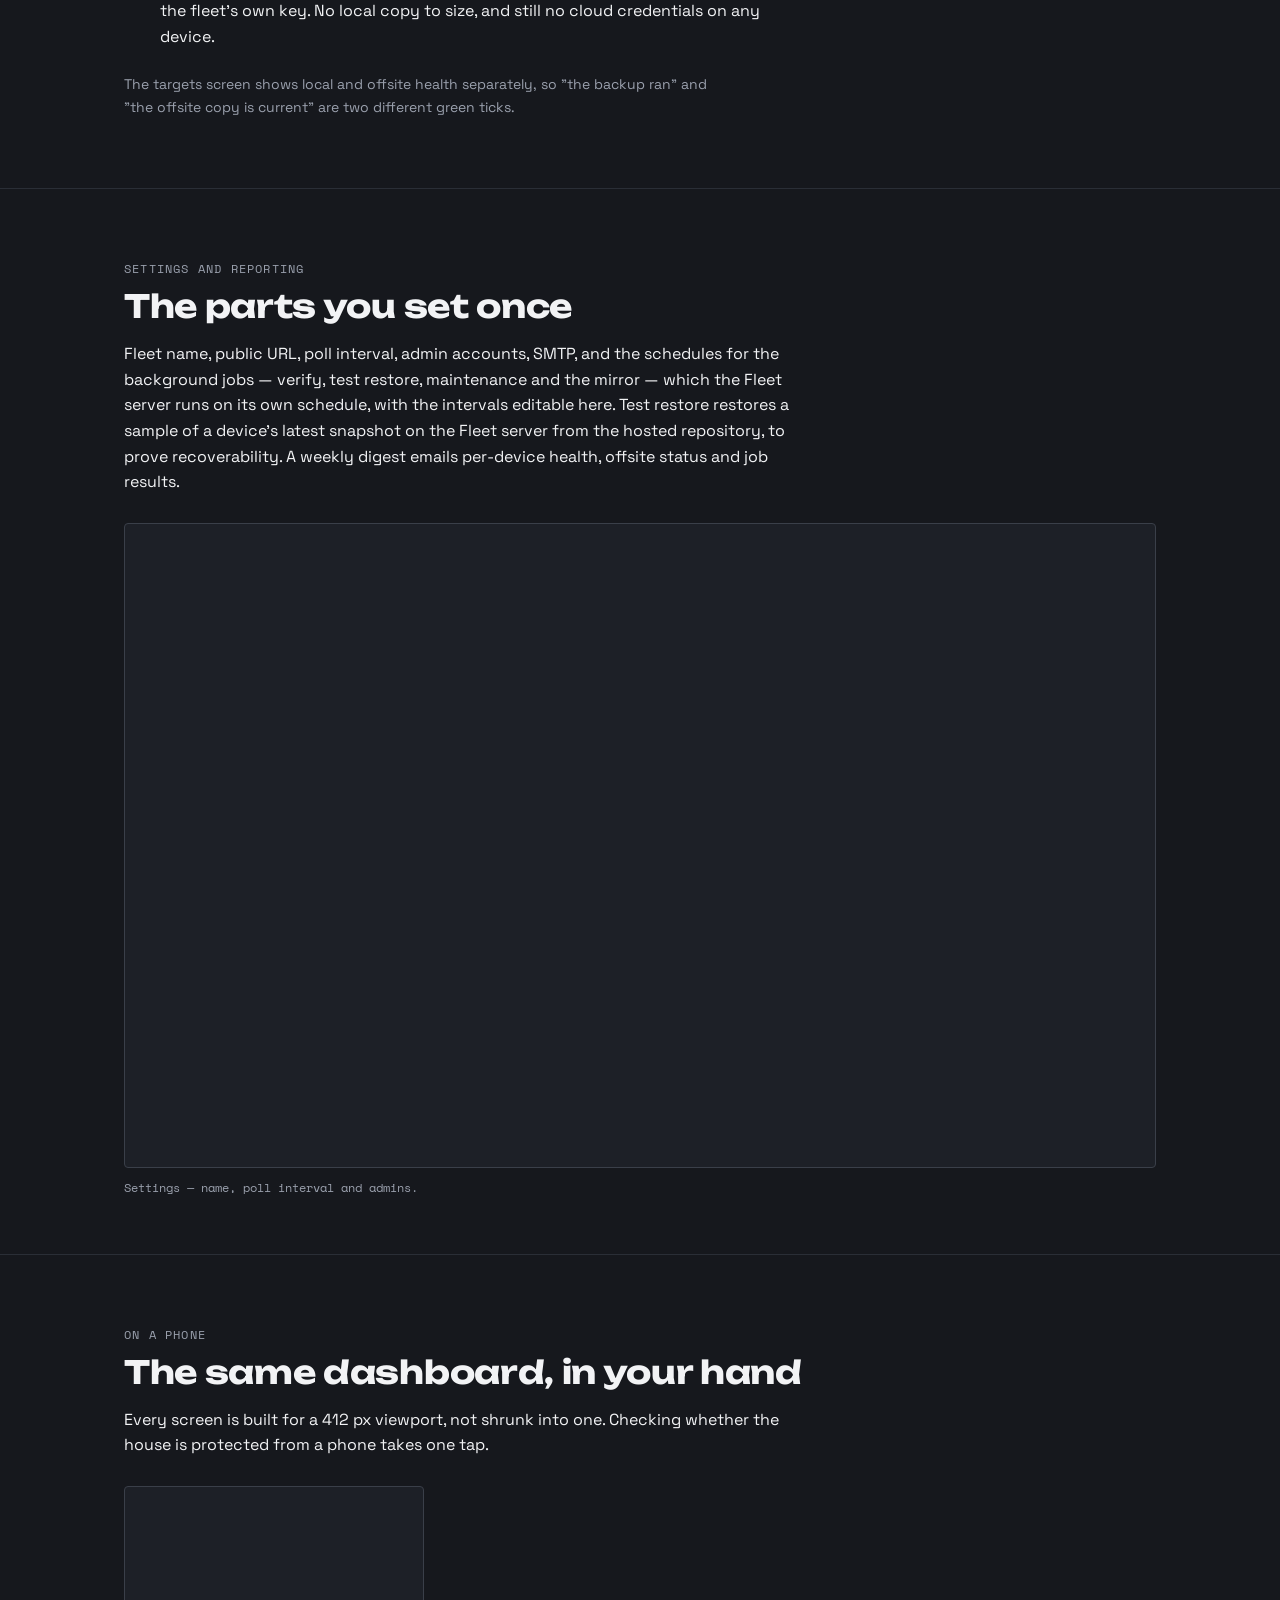
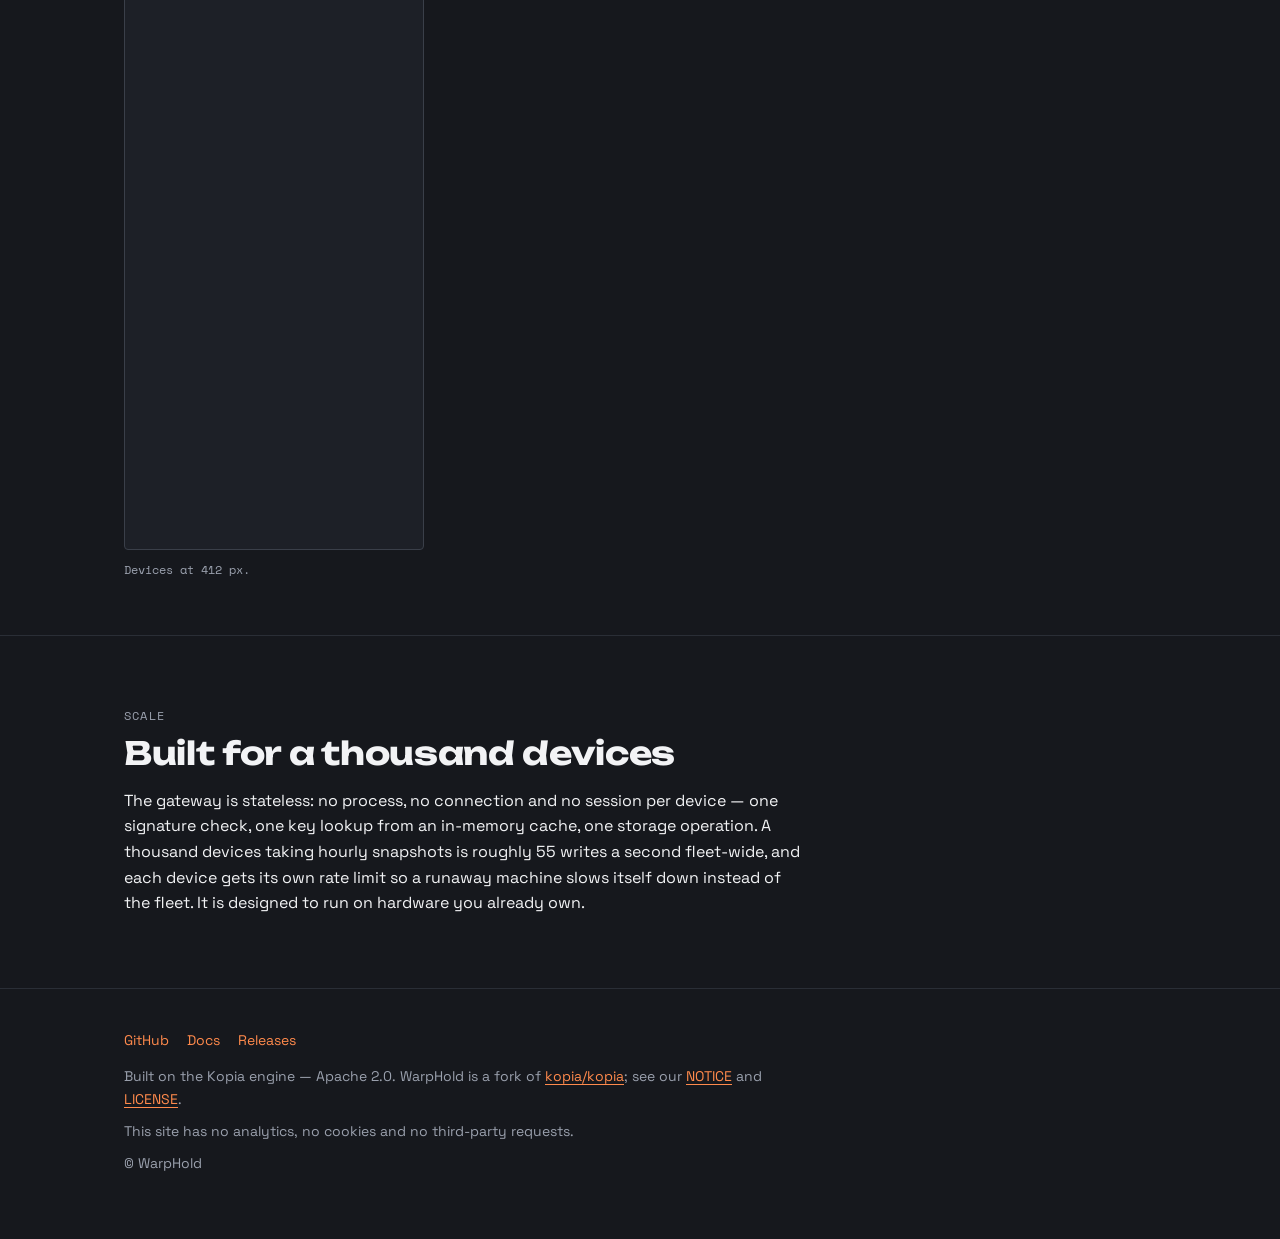
==== commit 676c359f: "assets: refresh screenshots from v0.2.1 / UI main Regenerate all screenshots from warphold-ui main (" ====
--- a/fleet.html
+++ b/fleet.html
@@ -87,15 +87,23 @@
       <picture>
         <source media="(max-width: 640px)" srcset="assets/screenshots/fleet-activate-3@412.png" width="412" height="915">
         <img loading="lazy" src="assets/screenshots/fleet-activate-3@1440.png" width="1440" height="900"
-             alt="Activation step three: choosing where the backups will be stored.">
-      </picture>
-      <figcaption>Step 4 — where the backups live.</figcaption>
+             alt="Activation step three: confirming the public URL devices and browsers reach this fleet on.">
+      </picture>
+      <figcaption>Step 3 — the public URL.</figcaption>
     </figure>
     <figure>
       <picture>
         <source media="(max-width: 640px)" srcset="assets/screenshots/fleet-activate-4@412.png" width="412" height="915">
         <img loading="lazy" src="assets/screenshots/fleet-activate-4@1440.png" width="1440" height="900"
-             alt="Activation step four: the fleet is running, with the first enrollment command.">
+             alt="Activation step four: choosing where the backups will be stored.">
+      </picture>
+      <figcaption>Step 4 — where the backups live.</figcaption>
+    </figure>
+    <figure>
+      <picture>
+        <source media="(max-width: 640px)" srcset="assets/screenshots/fleet-activate-5@412.png" width="412" height="915">
+        <img loading="lazy" src="assets/screenshots/fleet-activate-5@1440.png" width="1440" height="900"
+             alt="Activation step five: the fleet is running, with the first enrollment command.">
       </picture>
       <figcaption>Step 5 — the fleet is on, with the first enrollment command.</figcaption>
     </figure>
